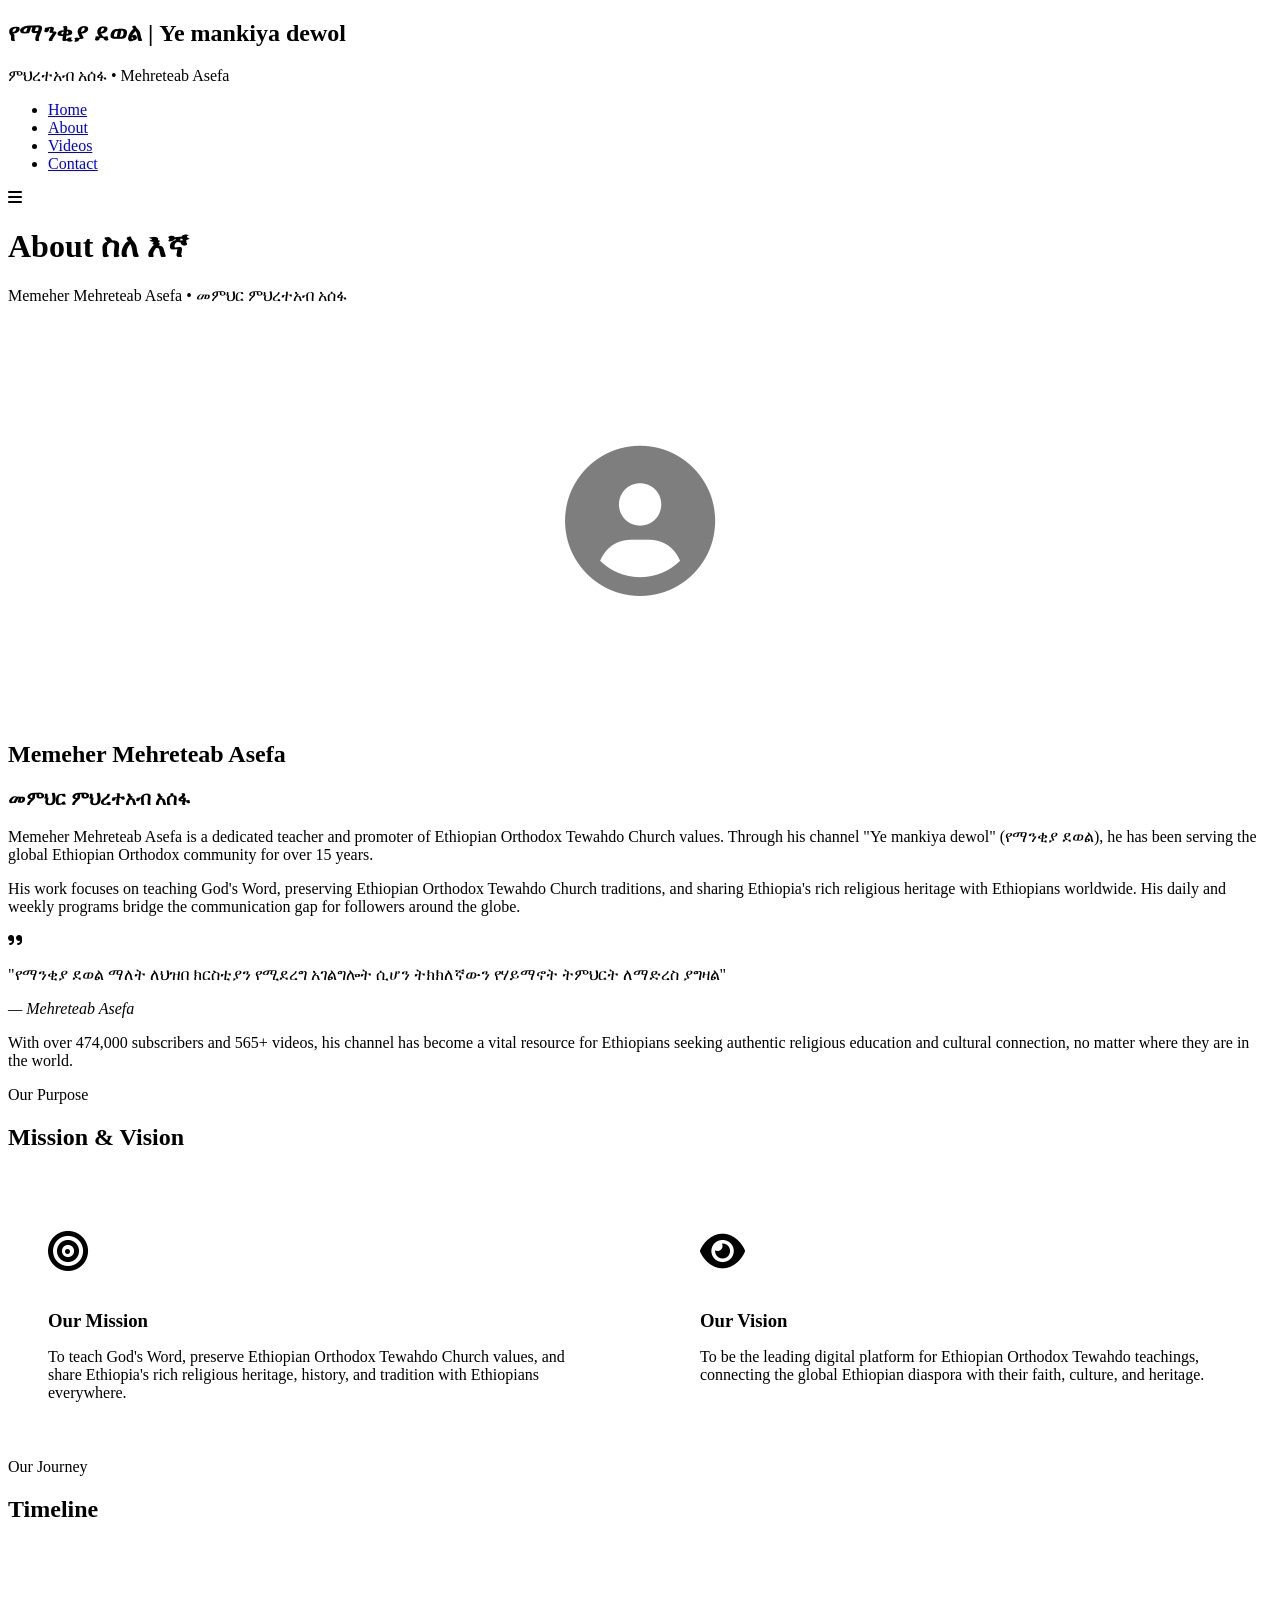
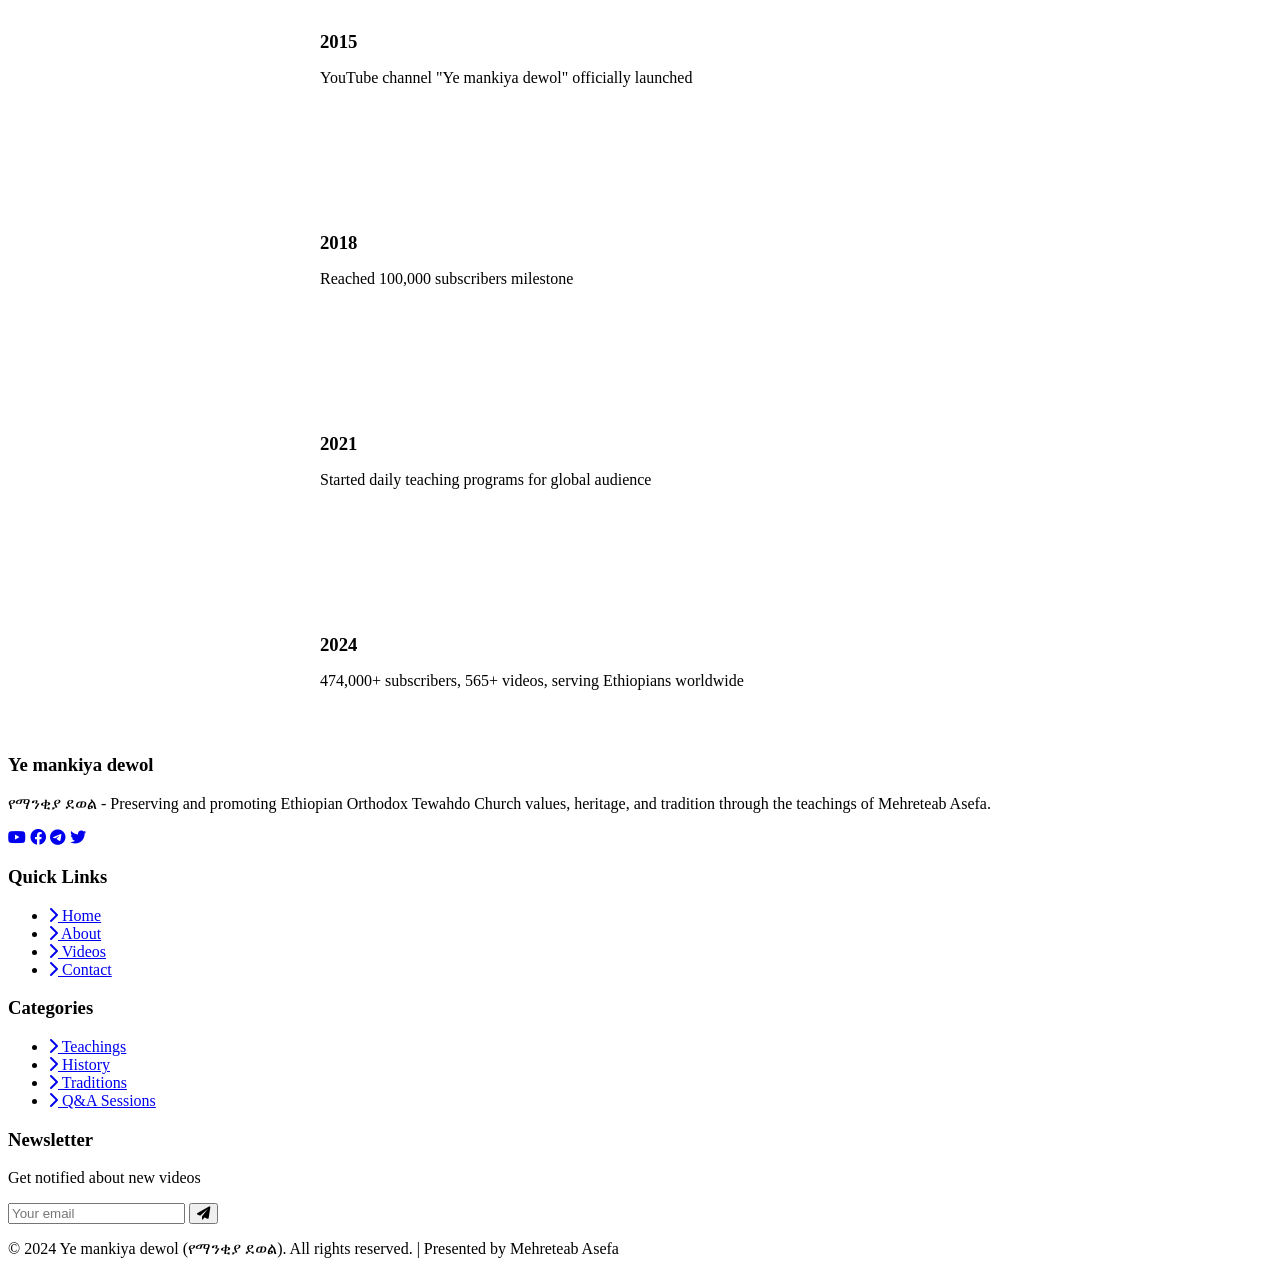
==== about.html @ e6958c4e "Added complete About, Contact, and Videos pages" ====
﻿<!DOCTYPE html>
<html lang="en">
<head>
    <meta charset="UTF-8">
    <meta name="viewport" content="width=device-width, initial-scale=1.0">
    <title>About - Ye mankiya dewol (የማንቂያ ደወል) - Mehreteab Asefa</title>
    <link rel="stylesheet" href="style.css">
    <!-- Font Awesome -->
    <link rel="stylesheet" href="https://cdnjs.cloudflare.com/ajax/libs/font-awesome/6.0.0/css/all.min.css">
    <!-- Google Fonts -->
    <link href="https://fonts.googleapis.com/css2?family=Poppins:wght@300;400;500;600;700&family=Noto+Sans+Ethiopic:wght@400;500;700&display=swap" rel="stylesheet">
</head>
<body>
    <!-- Navigation -->
    <nav class="navbar">
        <div class="container">
            <div class="nav-brand">
                <h1>የማንቂያ ደወል <span>| Ye mankiya dewol</span></h1>
                <p class="brand-sub">ምህረተአብ አሰፋ • Mehreteab Asefa</p>
            </div>
            <ul class="nav-menu">
                <li><a href="index.html">Home</a></li>
                <li><a href="about.html" class="active">About</a></li>
                <li><a href="videos.html">Videos</a></li>
                <li><a href="contact.html">Contact</a></li>
            </ul>
            <div class="mobile-menu-btn">
                <i class="fas fa-bars"></i>
            </div>
        </div>
    </nav>

    <!-- Page Header -->
    <header class="page-header">
        <div class="container">
            <h1>About <span class="amharic">ስለ እኛ</span></h1>
            <p>Memeher Mehreteab Asefa • መምህር ምህረተአብ አሰፋ</p>
        </div>
    </header>

    <!-- Biography Section -->
    <section class="bio-section">
        <div class="container">
            <div class="bio-grid">
                <div class="bio-image">
                    <!-- Placeholder for Mehreteab Asefa's photo -->
                    <div style="background: linear-gradient(135deg, var(--primary-red), var(--primary-dark)); height: 400px; display: flex; align-items: center; justify-content: center; border-radius: 20px;">
                        <i class="fas fa-user-circle" style="font-size: 150px; color: var(--primary-gold); opacity: 0.5;"></i>
                    </div>
                </div>

                <div class="bio-content">
                    <h2>Memeher Mehreteab Asefa</h2>
                    <h3 class="amharic">መምህር ምህረተአብ አሰፋ</h3>

                    <p>Memeher Mehreteab Asefa is a dedicated teacher and promoter of Ethiopian Orthodox Tewahdo Church values. Through his channel "Ye mankiya dewol" (የማንቂያ ደወል), he has been serving the global Ethiopian Orthodox community for over 15 years.</p>

                    <p>His work focuses on teaching God's Word, preserving Ethiopian Orthodox Tewahdo Church traditions, and sharing Ethiopia's rich religious heritage with Ethiopians worldwide. His daily and weekly programs bridge the communication gap for followers around the globe.</p>

                    <div class="bio-quote">
                        <i class="fas fa-quote-right"></i>
                        <p>"የማንቂያ ደወል ማለት ለህዝበ ክርስቲያን የሚደረግ አገልግሎት ሲሆን ትክክለኛውን የሃይማኖት ትምህርት ለማድረስ ያግዛል"</p>
                        <cite>— Mehreteab Asefa</cite>
                    </div>

                    <p>With over 474,000 subscribers and 565+ videos, his channel has become a vital resource for Ethiopians seeking authentic religious education and cultural connection, no matter where they are in the world.</p>
                </div>
            </div>
        </div>
    </section>

    <!-- Mission & Vision Section -->
    <section class="mission" style="background: var(--primary-light);">
        <div class="container">
            <div class="section-header">
                <span class="section-subtitle">Our Purpose</span>
                <h2 class="section-title">Mission & Vision</h2>
            </div>

            <div style="display: grid; grid-template-columns: 1fr 1fr; gap: 40px; margin-top: 40px;">
                <div style="background: white; padding: 40px; border-radius: 20px; box-shadow: var(--shadow);">
                    <i class="fas fa-bullseye" style="font-size: 2.5rem; color: var(--primary-gold); margin-bottom: 20px;"></i>
                    <h3 style="color: var(--primary-red); margin-bottom: 15px;">Our Mission</h3>
                    <p>To teach God's Word, preserve Ethiopian Orthodox Tewahdo Church values, and share Ethiopia's rich religious heritage, history, and tradition with Ethiopians everywhere.</p>
                </div>

                <div style="background: white; padding: 40px; border-radius: 20px; box-shadow: var(--shadow);">
                    <i class="fas fa-eye" style="font-size: 2.5rem; color: var(--primary-gold); margin-bottom: 20px;"></i>
                    <h3 style="color: var(--primary-red); margin-bottom: 15px;">Our Vision</h3>
                    <p>To be the leading digital platform for Ethiopian Orthodox Tewahdo teachings, connecting the global Ethiopian diaspora with their faith, culture, and heritage.</p>
                </div>
            </div>
        </div>
    </section>

    <!-- Journey Timeline -->
    <section class="timeline-section">
        <div class="container">
            <div class="section-header">
                <span class="section-subtitle">Our Journey</span>
                <h2 class="section-title">Timeline</h2>
            </div>

            <div style="max-width: 800px; margin: 60px auto 0;">
                <div style="position: relative; padding-left: 50px;">
                    <!-- Timeline line -->
                    <div style="position: absolute; left: 20px; top: 0; bottom: 0; width: 2px; background: linear-gradient(to bottom, var(--primary-gold), var(--primary-red));"></div>

                    <!-- Timeline items -->
                    <div style="margin-bottom: 50px; position: relative;">
                        <div style="position: absolute; left: -38px; top: 0; width: 20px; height: 20px; background: var(--primary-gold); border-radius: 50%; border: 3px solid white; box-shadow: var(--shadow);"></div>
                        <div style="background: white; padding: 30px; border-radius: 15px; box-shadow: var(--shadow);">
                            <h3 style="color: var(--primary-red); margin-bottom: 10px;">2015</h3>
                            <p>YouTube channel "Ye mankiya dewol" officially launched</p>
                        </div>
                    </div>

                    <div style="margin-bottom: 50px; position: relative;">
                        <div style="position: absolute; left: -38px; top: 0; width: 20px; height: 20px; background: var(--primary-gold); border-radius: 50%; border: 3px solid white; box-shadow: var(--shadow);"></div>
                        <div style="background: white; padding: 30px; border-radius: 15px; box-shadow: var(--shadow);">
                            <h3 style="color: var(--primary-red); margin-bottom: 10px;">2018</h3>
                            <p>Reached 100,000 subscribers milestone</p>
                        </div>
                    </div>

                    <div style="margin-bottom: 50px; position: relative;">
                        <div style="position: absolute; left: -38px; top: 0; width: 20px; height: 20px; background: var(--primary-gold); border-radius: 50%; border: 3px solid white; box-shadow: var(--shadow);"></div>
                        <div style="background: white; padding: 30px; border-radius: 15px; box-shadow: var(--shadow);">
                            <h3 style="color: var(--primary-red); margin-bottom: 10px;">2021</h3>
                            <p>Started daily teaching programs for global audience</p>
                        </div>
                    </div>

                    <div style="position: relative;">
                        <div style="position: absolute; left: -38px; top: 0; width: 20px; height: 20px; background: var(--primary-gold); border-radius: 50%; border: 3px solid white; box-shadow: var(--shadow);"></div>
                        <div style="background: white; padding: 30px; border-radius: 15px; box-shadow: var(--shadow);">
                            <h3 style="color: var(--primary-red); margin-bottom: 10px;">2024</h3>
                            <p>474,000+ subscribers, 565+ videos, serving Ethiopians worldwide</p>
                        </div>
                    </div>
                </div>
            </div>
        </div>
    </section>

    <!-- Footer -->
    <footer class="footer">
        <div class="container">
            <div class="footer-content">
                <div class="footer-section about">
                    <h3>Ye mankiya dewol</h3>
                    <p>የማንቂያ ደወል - Preserving and promoting Ethiopian Orthodox Tewahdo Church values, heritage, and tradition through the teachings of Mehreteab Asefa.</p>
                    <div class="social-links">
                        <a href="https://www.youtube.com/@MehreteabAsefa" target="_blank"><i class="fab fa-youtube"></i></a>
                        <a href="#"><i class="fab fa-facebook"></i></a>
                        <a href="#"><i class="fab fa-telegram"></i></a>
                        <a href="#"><i class="fab fa-twitter"></i></a>
                    </div>
                </div>

                <div class="footer-section">
                    <h3>Quick Links</h3>
                    <ul>
                        <li><a href="index.html"><i class="fas fa-chevron-right"></i> Home</a></li>
                        <li><a href="about.html"><i class="fas fa-chevron-right"></i> About</a></li>
                        <li><a href="videos.html"><i class="fas fa-chevron-right"></i> Videos</a></li>
                        <li><a href="contact.html"><i class="fas fa-chevron-right"></i> Contact</a></li>
                    </ul>
                </div>

                <div class="footer-section">
                    <h3>Categories</h3>
                    <ul>
                        <li><a href="#"><i class="fas fa-chevron-right"></i> Teachings</a></li>
                        <li><a href="#"><i class="fas fa-chevron-right"></i> History</a></li>
                        <li><a href="#"><i class="fas fa-chevron-right"></i> Traditions</a></li>
                        <li><a href="#"><i class="fas fa-chevron-right"></i> Q&amp;A Sessions</a></li>
                    </ul>
                </div>

                <div class="footer-section">
                    <h3>Newsletter</h3>
                    <p>Get notified about new videos</p>
                    <form class="newsletter-form">
                        <input type="email" placeholder="Your email" required>
                        <button type="submit"><i class="fas fa-paper-plane"></i></button>
                    </form>
                </div>
            </div>

            <div class="footer-bottom">
                <p>&copy; 2024 Ye mankiya dewol (የማንቂያ ደወል). All rights reserved. | Presented by Mehreteab Asefa</p>
            </div>
        </div>
    </footer>
</body>
</html>
---- style.css ----
<<<<<<< HEAD
﻿/* ===== VARIABLES ===== */
:root {
    --primary-red: #8B1E3F; /* Deep Ethiopian red */
    --primary-gold: #D4AF37; /* Sacred gold */
    --primary-dark: #2C1810; /* Dark brown - traditional */
    --primary-light: #FDF5E6; /* Cream - parchment background */
    --accent-green: #1E4D2E; /* Ethiopian green */
=======
/* ===== VARIABLES ===== */
:root {
    --primary-red: #8B1E3F;     /* Deep Ethiopian red */
    --primary-gold: #D4AF37;     /* Sacred gold */
    --primary-dark: #2C1810;      /* Dark brown - traditional */
    --primary-light: #FDF5E6;     /* Cream - parchment background */
    --accent-green: #1E4D2E;      /* Ethiopian green */
>>>>>>> 36ab4bbd392d7220b5397cfa49588dead6b9f796
    --text-dark: #2C3E50;
    --text-light: #ECF0F1;
    --shadow: 0 10px 30px rgba(0,0,0,0.1);
    --shadow-hover: 0 20px 40px rgba(0,0,0,0.15);
    --transition: all 0.3s ease;
}

/* ===== RESET & BASE ===== */
* {
    margin: 0;
    padding: 0;
    box-sizing: border-box;
}

html {
    scroll-behavior: smooth;
}

body {
    font-family: 'Poppins', 'Segoe UI', sans-serif;
    color: var(--text-dark);
    background-color: #FFFFFF;
    line-height: 1.6;
    overflow-x: hidden;
}

/* Ethiopian/Amharic text support */
.amharic, [lang="am"] {
    font-family: 'Noto Sans Ethiopic', 'Nyala', 'Abyssinica SIL', serif;
}

.container {
    max-width: 1200px;
    margin: 0 auto;
    padding: 0 20px;
}

/* ===== NAVIGATION ===== */
.navbar {
    position: fixed;
    top: 0;
    width: 100%;
    background: rgba(255, 255, 255, 0.95);
    backdrop-filter: blur(10px);
    box-shadow: var(--shadow);
    z-index: 1000;
    transition: var(--transition);
}

.navbar .container {
    display: flex;
    justify-content: space-between;
    align-items: center;
    padding: 15px 20px;
}

.nav-brand {
    display: flex;
    flex-direction: column;
}

<<<<<<< HEAD
.nav-brand {
    display: flex;
    flex-direction: column;
=======
.nav-brand h1 {
    font-size: 1.8rem;
    font-weight: 700;
    color: var(--primary-red);
    line-height: 1.2;
    letter-spacing: -0.5px;
}

.nav-brand h1 span {
    color: var(--primary-gold);
    font-size: 1.2rem;
    margin-left: 5px;
>>>>>>> 36ab4bbd392d7220b5397cfa49588dead6b9f796
}

    .nav-brand h1 {
        font-size: 1.8rem;
        font-weight: 700;
        color: var(--primary-red);
        line-height: 1.2;
        letter-spacing: -0.5px;
    }

        .nav-brand h1 span {
            color: var(--primary-gold);
            font-size: 1.2rem;
            margin-left: 5px;
        }

.brand-sub {
    font-size: 0.85rem;
    color: var(--primary-dark);
    letter-spacing: 2px;
    text-transform: uppercase;
    opacity: 0.8;
}

.nav-menu {
    display: flex;
    list-style: none;
    gap: 30px;
}

<<<<<<< HEAD
    .nav-menu a {
        text-decoration: none;
        color: var(--text-dark);
        font-weight: 500;
        font-size: 1rem;
        transition: var(--transition);
        position: relative;
        padding: 5px 0;
    }

        .nav-menu a::after {
            content: '';
            position: absolute;
            bottom: 0;
            left: 0;
            width: 0;
            height: 2px;
            background: var(--primary-gold);
            transition: var(--transition);
        }

        .nav-menu a:hover::after,
        .nav-menu a.active::after {
            width: 100%;
        }

        .nav-menu a:hover,
        .nav-menu a.active {
            color: var(--primary-red);
        }

=======
.nav-menu a {
    text-decoration: none;
    color: var(--text-dark);
    font-weight: 500;
    font-size: 1rem;
    transition: var(--transition);
    position: relative;
    padding: 5px 0;
}

.nav-menu a::after {
    content: '';
    position: absolute;
    bottom: 0;
    left: 0;
    width: 0;
    height: 2px;
    background: var(--primary-gold);
    transition: var(--transition);
}

.nav-menu a:hover::after,
.nav-menu a.active::after {
    width: 100%;
}

.nav-menu a:hover,
.nav-menu a.active {
    color: var(--primary-red);
}

>>>>>>> 36ab4bbd392d7220b5397cfa49588dead6b9f796
.mobile-menu-btn {
    display: none;
    font-size: 1.5rem;
    color: var(--primary-red);
    cursor: pointer;
}

/* ===== HERO SECTION ===== */
.hero {
    min-height: 100vh;
<<<<<<< HEAD
    background: linear-gradient(135deg, rgba(139,30,63,0.95), rgba(44,24,16,0.95)), url('data:image/svg+xml,<svg xmlns="http://www.w3.org/2000/svg" viewBox="0 0 100 100" opacity="0.1"><path d="M50 10 L60 40 L90 40 L65 60 L75 90 L50 70 L25 90 L35 60 L10 40 L40 40 Z" fill="%23D4AF37"/></svg>');
=======
    background: linear-gradient(135deg, rgba(139,30,63,0.95), rgba(44,24,16,0.95)), 
                url('data:image/svg+xml,<svg xmlns="http://www.w3.org/2000/svg" viewBox="0 0 100 100" opacity="0.1"><path d="M50 10 L60 40 L90 40 L65 60 L75 90 L50 70 L25 90 L35 60 L10 40 L40 40 Z" fill="%23D4AF37"/></svg>');
>>>>>>> 36ab4bbd392d7220b5397cfa49588dead6b9f796
    background-size: 50px 50px;
    display: flex;
    align-items: center;
    position: relative;
    overflow: hidden;
}

<<<<<<< HEAD
    .hero::before {
        content: '';
        position: absolute;
        top: -50%;
        right: -10%;
        width: 500px;
        height: 500px;
        background: radial-gradient(circle, rgba(212,175,55,0.2) 0%, transparent 70%);
        border-radius: 50%;
        animation: float 20s infinite ease-in-out;
    }

    .hero::after {
        content: '✙';
        position: absolute;
        bottom: 20px;
        left: 20px;
        font-size: 200px;
        color: rgba(255,255,255,0.03);
        font-family: serif;
        line-height: 1;
    }

@keyframes float {
    0%, 100% {
        transform: translate(0, 0) rotate(0deg);
    }

    33% {
        transform: translate(-30px, 20px) rotate(5deg);
    }

    66% {
        transform: translate(20px, -30px) rotate(-5deg);
    }
=======
.hero::before {
    content: '';
    position: absolute;
    top: -50%;
    right: -10%;
    width: 500px;
    height: 500px;
    background: radial-gradient(circle, rgba(212,175,55,0.2) 0%, transparent 70%);
    border-radius: 50%;
    animation: float 20s infinite ease-in-out;
}

.hero::after {
    content: '✙';
    position: absolute;
    bottom: 20px;
    left: 20px;
    font-size: 200px;
    color: rgba(255,255,255,0.03);
    font-family: serif;
    line-height: 1;
}

@keyframes float {
    0%, 100% { transform: translate(0, 0) rotate(0deg); }
    33% { transform: translate(-30px, 20px) rotate(5deg); }
    66% { transform: translate(20px, -30px) rotate(-5deg); }
>>>>>>> 36ab4bbd392d7220b5397cfa49588dead6b9f796
}

.hero-content {
    max-width: 800px;
    margin: 0 auto;
    text-align: center;
    color: white;
    position: relative;
    z-index: 2;
    padding: 0 20px;
}

.hero h1 {
    font-size: clamp(2rem, 8vw, 4rem);
    font-weight: 700;
    margin-bottom: 15px;
    animation: fadeInUp 1s ease;
    text-shadow: 2px 2px 4px rgba(0,0,0,0.3);
<<<<<<< HEAD
=======
}

.hero h1 .amharic {
    display: block;
    font-size: clamp(2.5rem, 10vw, 5rem);
    color: var(--primary-gold);
    margin-bottom: 10px;
>>>>>>> 36ab4bbd392d7220b5397cfa49588dead6b9f796
}

    .hero h1 .amharic {
        display: block;
        font-size: clamp(2.5rem, 10vw, 5rem);
        color: var(--primary-gold);
        margin-bottom: 10px;
    }

.hero h2 {
    font-size: clamp(1.5rem, 5vw, 2.2rem);
    margin-bottom: 20px;
    font-weight: 300;
    animation: fadeInUp 1s ease 0.2s both;
}

<<<<<<< HEAD
    .hero h2 .amharic {
        color: var(--primary-gold);
        font-weight: 600;
    }
=======
.hero h2 .amharic {
    color: var(--primary-gold);
    font-weight: 600;
}
>>>>>>> 36ab4bbd392d7220b5397cfa49588dead6b9f796

.hero-stats {
    display: flex;
    justify-content: center;
    gap: 40px;
    margin: 40px 0;
    animation: fadeInUp 1s ease 0.4s both;
}

.stat-item {
    text-align: center;
}

.stat-number {
    font-size: 2.5rem;
    font-weight: 700;
    color: var(--primary-gold);
    display: block;
    line-height: 1;
}

.stat-label {
    font-size: 0.9rem;
    text-transform: uppercase;
    letter-spacing: 1px;
    opacity: 0.9;
}

.hero-text {
    font-size: 1.2rem;
    margin-bottom: 40px;
    animation: fadeInUp 1s ease 0.6s both;
    line-height: 1.8;
    max-width: 700px;
    margin-left: auto;
    margin-right: auto;
}

@keyframes fadeInUp {
    from {
        opacity: 0;
        transform: translateY(30px);
    }
<<<<<<< HEAD

=======
>>>>>>> 36ab4bbd392d7220b5397cfa49588dead6b9f796
    to {
        opacity: 1;
        transform: translateY(0);
    }
}

/* ===== BUTTONS ===== */
.hero-buttons {
    display: flex;
    gap: 20px;
    justify-content: center;
    animation: fadeInUp 1s ease 0.8s both;
    flex-wrap: wrap;
}

.btn {
    display: inline-flex;
    align-items: center;
    gap: 10px;
    padding: 15px 35px;
    border-radius: 50px;
    text-decoration: none;
    font-weight: 600;
    font-size: 1rem;
    transition: var(--transition);
    cursor: pointer;
    border: none;
    position: relative;
    overflow: hidden;
    z-index: 1;
}

<<<<<<< HEAD
    .btn::before {
        content: '';
        position: absolute;
        top: 0;
        left: -100%;
        width: 100%;
        height: 100%;
        background: linear-gradient(90deg, transparent, rgba(255,255,255,0.2), transparent);
        transition: left 0.5s ease;
        z-index: -1;
    }

    .btn:hover::before {
        left: 100%;
    }
=======
.btn::before {
    content: '';
    position: absolute;
    top: 0;
    left: -100%;
    width: 100%;
    height: 100%;
    background: linear-gradient(90deg, transparent, rgba(255,255,255,0.2), transparent);
    transition: left 0.5s ease;
    z-index: -1;
}

.btn:hover::before {
    left: 100%;
}
>>>>>>> 36ab4bbd392d7220b5397cfa49588dead6b9f796

.btn-primary {
    background: var(--primary-gold);
    color: var(--primary-dark);
    box-shadow: 0 5px 15px rgba(212, 175, 55, 0.4);
<<<<<<< HEAD
=======
}

.btn-primary:hover {
    transform: translateY(-3px);
    box-shadow: 0 8px 25px rgba(212, 175, 55, 0.6);
>>>>>>> 36ab4bbd392d7220b5397cfa49588dead6b9f796
}

    .btn-primary:hover {
        transform: translateY(-3px);
        box-shadow: 0 8px 25px rgba(212, 175, 55, 0.6);
    }

.btn-secondary {
    background: transparent;
    color: white;
    border: 2px solid white;
}

<<<<<<< HEAD
    .btn-secondary:hover {
        background: white;
        color: var(--primary-red);
        transform: translateY(-3px);
        box-shadow: 0 8px 25px rgba(255,255,255,0.3);
    }
=======
.btn-secondary:hover {
    background: white;
    color: var(--primary-red);
    transform: translateY(-3px);
    box-shadow: 0 8px 25px rgba(255,255,255,0.3);
}
>>>>>>> 36ab4bbd392d7220b5397cfa49588dead6b9f796

.btn-outline {
    background: transparent;
    color: var(--primary-red);
    border: 2px solid var(--primary-red);
    padding: 12px 30px;
}

<<<<<<< HEAD
    .btn-outline:hover {
        background: var(--primary-red);
        color: white;
    }
=======
.btn-outline:hover {
    background: var(--primary-red);
    color: white;
}
>>>>>>> 36ab4bbd392d7220b5397cfa49588dead6b9f796

/* ===== SECTION STYLES ===== */
section {
    padding: 80px 0;
}

.section-header {
    text-align: center;
    margin-bottom: 60px;
}

.section-subtitle {
    color: var(--primary-gold);
    font-size: 1rem;
    text-transform: uppercase;
    letter-spacing: 3px;
    margin-bottom: 10px;
    display: block;
}

.section-title {
    font-size: clamp(2rem, 5vw, 2.8rem);
    color: var(--primary-red);
    margin-bottom: 20px;
<<<<<<< HEAD
=======
    position: relative;
    padding-bottom: 20px;
}

.section-title::after {
    content: '';
    position: absolute;
    bottom: 0;
    left: 50%;
    transform: translateX(-50%);
    width: 80px;
    height: 3px;
    background: linear-gradient(90deg, var(--primary-red), var(--primary-gold), var(--primary-red));
}

.section-title.left-align::after {
    left: 0;
    transform: none;
}

.section-title.left-align {
    text-align: left;
}

/* ===== MISSION SECTION ===== */
.mission {
    background: var(--primary-light);
>>>>>>> 36ab4bbd392d7220b5397cfa49588dead6b9f796
    position: relative;
    padding-bottom: 20px;
}

<<<<<<< HEAD
    .section-title::after {
        content: '';
        position: absolute;
        bottom: 0;
        left: 50%;
        transform: translateX(-50%);
        width: 80px;
        height: 3px;
        background: linear-gradient(90deg, var(--primary-red), var(--primary-gold), var(--primary-red));
    }

    .section-title.left-align::after {
        left: 0;
        transform: none;
    }

    .section-title.left-align {
        text-align: left;
    }

/* ===== MISSION SECTION ===== */
.mission {
    background: var(--primary-light);
    position: relative;
}

=======
>>>>>>> 36ab4bbd392d7220b5397cfa49588dead6b9f796
.mission-grid {
    display: grid;
    grid-template-columns: 1fr 1fr;
    gap: 50px;
    align-items: center;
}

.mission-content {
    padding-right: 30px;
}

.mission-text {
    font-size: 1.2rem;
    color: var(--text-dark);
    margin-bottom: 30px;
    line-height: 1.8;
}

.mission-stats {
    display: grid;
    grid-template-columns: 1fr 1fr;
    gap: 20px;
    margin-top: 40px;
}

.mission-stat {
    text-align: center;
    padding: 20px;
    background: white;
    border-radius: 10px;
    box-shadow: var(--shadow);
    transition: var(--transition);
}

<<<<<<< HEAD
    .mission-stat:hover {
        transform: translateY(-5px);
        box-shadow: var(--shadow-hover);
    }

    .mission-stat h3 {
        font-size: 2rem;
        color: var(--primary-gold);
        margin-bottom: 5px;
    }

    .mission-stat p {
        color: var(--primary-red);
        font-weight: 500;
    }
=======
.mission-stat:hover {
    transform: translateY(-5px);
    box-shadow: var(--shadow-hover);
}

.mission-stat h3 {
    font-size: 2rem;
    color: var(--primary-gold);
    margin-bottom: 5px;
}

.mission-stat p {
    color: var(--primary-red);
    font-weight: 500;
}
>>>>>>> 36ab4bbd392d7220b5397cfa49588dead6b9f796

.mission-image {
    position: relative;
    border-radius: 10px;
    overflow: hidden;
    box-shadow: var(--shadow-hover);
    height: 400px;
    background: linear-gradient(45deg, var(--primary-red), var(--primary-dark));
    display: flex;
    align-items: center;
    justify-content: center;
}

<<<<<<< HEAD
    .mission-image i {
        font-size: 150px;
        color: var(--primary-gold);
        opacity: 0.5;
    }

    .mission-image img {
        width: 100%;
        height: 100%;
        object-fit: cover;
        transition: var(--transition);
    }

    .mission-image:hover img {
        transform: scale(1.05);
    }
=======
.mission-image i {
    font-size: 150px;
    color: var(--primary-gold);
    opacity: 0.5;
}

.mission-image img {
    width: 100%;
    height: 100%;
    object-fit: cover;
    transition: var(--transition);
}

.mission-image:hover img {
    transform: scale(1.05);
}
>>>>>>> 36ab4bbd392d7220b5397cfa49588dead6b9f796

/* ===== VALUES SECTION ===== */
.values {
    background: white;
}

.values-grid {
    display: grid;
    grid-template-columns: repeat(auto-fit, minmax(250px, 1fr));
    gap: 30px;
    margin-top: 40px;
}

.value-card {
    text-align: center;
    padding: 40px 30px;
    background: white;
    border-radius: 20px;
    box-shadow: var(--shadow);
    transition: var(--transition);
    position: relative;
    overflow: hidden;
    border: 1px solid rgba(212, 175, 55, 0.1);
}

<<<<<<< HEAD
    .value-card::before {
        content: '';
        position: absolute;
        top: 0;
        left: 0;
        right: 0;
        height: 4px;
        background: linear-gradient(90deg, var(--primary-red), var(--primary-gold));
        transform: scaleX(0);
        transition: var(--transition);
    }

    .value-card:hover::before {
        transform: scaleX(1);
    }

    .value-card:hover {
        transform: translateY(-10px);
        box-shadow: var(--shadow-hover);
    }

.value-icon {
    width: 80px;
    height: 80px;
    margin: 0 auto 25px;
    background: linear-gradient(135deg, var(--primary-light), white);
    border-radius: 50%;
    display: flex;
    align-items: center;
    justify-content: center;
    border: 2px solid var(--primary-gold);
}

    .value-icon i {
        font-size: 2.5rem;
        color: var(--primary-red);
    }

.value-card h3 {
    font-size: 1.5rem;
    color: var(--primary-red);
    margin-bottom: 15px;
}

=======
.value-card::before {
    content: '';
    position: absolute;
    top: 0;
    left: 0;
    right: 0;
    height: 4px;
    background: linear-gradient(90deg, var(--primary-red), var(--primary-gold));
    transform: scaleX(0);
    transition: var(--transition);
}

.value-card:hover::before {
    transform: scaleX(1);
}

.value-card:hover {
    transform: translateY(-10px);
    box-shadow: var(--shadow-hover);
}

.value-icon {
    width: 80px;
    height: 80px;
    margin: 0 auto 25px;
    background: linear-gradient(135deg, var(--primary-light), white);
    border-radius: 50%;
    display: flex;
    align-items: center;
    justify-content: center;
    border: 2px solid var(--primary-gold);
}

.value-icon i {
    font-size: 2.5rem;
    color: var(--primary-red);
}

.value-card h3 {
    font-size: 1.5rem;
    color: var(--primary-red);
    margin-bottom: 15px;
}

>>>>>>> 36ab4bbd392d7220b5397cfa49588dead6b9f796
.value-card .amharic {
    display: block;
    font-size: 1.1rem;
    color: var(--primary-gold);
    margin-top: 5px;
}

.value-card p {
    color: var(--text-dark);
    opacity: 0.9;
}

/* ===== VIDEOS SECTION ===== */
.featured-video {
    background: linear-gradient(135deg, var(--primary-dark), var(--primary-red));
    color: white;
}

.video-showcase {
    display: grid;
    grid-template-columns: 2fr 1fr;
    gap: 40px;
    align-items: center;
}

.video-container {
    position: relative;
    padding-bottom: 56.25%; /* 16:9 */
    height: 0;
    overflow: hidden;
    border-radius: 20px;
    box-shadow: var(--shadow-hover);
    border: 3px solid var(--primary-gold);
}

<<<<<<< HEAD
    .video-container iframe {
        position: absolute;
        top: 0;
        left: 0;
        width: 100%;
        height: 100%;
    }
=======
.video-container iframe {
    position: absolute;
    top: 0;
    left: 0;
    width: 100%;
    height: 100%;
}
>>>>>>> 36ab4bbd392d7220b5397cfa49588dead6b9f796

.video-info h3 {
    font-size: 2rem;
    margin-bottom: 20px;
    color: var(--primary-gold);
}

.video-info p {
    margin-bottom: 30px;
    font-size: 1.1rem;
    line-height: 1.8;
    opacity: 0.9;
}

.video-meta {
    display: flex;
    gap: 30px;
    margin-bottom: 30px;
}

<<<<<<< HEAD
    .video-meta span {
        display: flex;
        align-items: center;
        gap: 10px;
    }

    .video-meta i {
        color: var(--primary-gold);
        font-size: 1.2rem;
    }
=======
.video-meta span {
    display: flex;
    align-items: center;
    gap: 10px;
}

.video-meta i {
    color: var(--primary-gold);
    font-size: 1.2rem;
}
>>>>>>> 36ab4bbd392d7220b5397cfa49588dead6b9f796

/* ===== VIDEO CATEGORIES ===== */
.categories-grid {
    display: grid;
    grid-template-columns: repeat(auto-fit, minmax(300px, 1fr));
    gap: 30px;
    margin: 40px 0;
}

.category-card {
    background: white;
    border-radius: 20px;
    padding: 30px;
    box-shadow: var(--shadow);
    transition: var(--transition);
    cursor: pointer;
    border: 1px solid rgba(139, 30, 63, 0.1);
}

<<<<<<< HEAD
    .category-card:hover {
        transform: translateY(-5px);
        box-shadow: var(--shadow-hover);
        border-color: var(--primary-gold);
    }
=======
.category-card:hover {
    transform: translateY(-5px);
    box-shadow: var(--shadow-hover);
    border-color: var(--primary-gold);
}
>>>>>>> 36ab4bbd392d7220b5397cfa49588dead6b9f796

.category-icon {
    width: 60px;
    height: 60px;
    background: var(--primary-light);
    border-radius: 15px;
    display: flex;
    align-items: center;
    justify-content: center;
    margin-bottom: 20px;
}

<<<<<<< HEAD
    .category-icon i {
        font-size: 1.8rem;
        color: var(--primary-red);
    }
=======
.category-icon i {
    font-size: 1.8rem;
    color: var(--primary-red);
}
>>>>>>> 36ab4bbd392d7220b5397cfa49588dead6b9f796

.category-card h3 {
    font-size: 1.5rem;
    color: var(--primary-red);
    margin-bottom: 10px;
}

.category-card .amharic {
    display: block;
    color: var(--primary-gold);
    font-size: 1.1rem;
    margin-bottom: 15px;
}

.category-card p {
    color: var(--text-dark);
    margin-bottom: 20px;
    opacity: 0.8;
}

.category-link {
    color: var(--primary-red);
    text-decoration: none;
    font-weight: 600;
    display: inline-flex;
    align-items: center;
    gap: 10px;
    transition: var(--transition);
}

<<<<<<< HEAD
    .category-link:hover {
        gap: 15px;
        color: var(--primary-gold);
    }
=======
.category-link:hover {
    gap: 15px;
    color: var(--primary-gold);
}
>>>>>>> 36ab4bbd392d7220b5397cfa49588dead6b9f796

/* ===== SUBSCRIBE SECTION ===== */
.subscribe-section {
    background: linear-gradient(135deg, var(--primary-red), var(--primary-dark));
    position: relative;
    overflow: hidden;
}

<<<<<<< HEAD
    .subscribe-section::before {
        content: '';
        position: absolute;
        top: -50%;
        right: -20%;
        width: 600px;
        height: 600px;
        background: radial-gradient(circle, rgba(212,175,55,0.2) 0%, transparent 70%);
        border-radius: 50%;
        animation: float 25s infinite ease-in-out;
    }
=======
.subscribe-section::before {
    content: '';
    position: absolute;
    top: -50%;
    right: -20%;
    width: 600px;
    height: 600px;
    background: radial-gradient(circle, rgba(212,175,55,0.2) 0%, transparent 70%);
    border-radius: 50%;
    animation: float 25s infinite ease-in-out;
}
>>>>>>> 36ab4bbd392d7220b5397cfa49588dead6b9f796

.subscribe-box {
    max-width: 600px;
    margin: 0 auto;
    text-align: center;
    color: white;
    position: relative;
    z-index: 2;
}

<<<<<<< HEAD
    .subscribe-box i {
        font-size: 5rem;
        color: #FF0000;
        margin-bottom: 20px;
        filter: drop-shadow(0 10px 20px rgba(0,0,0,0.3));
    }

    .subscribe-box h2 {
        font-size: 2.5rem;
        margin-bottom: 20px;
    }

    .subscribe-box p {
        font-size: 1.2rem;
        margin-bottom: 30px;
        opacity: 0.9;
    }
=======
.subscribe-box i {
    font-size: 5rem;
    color: #FF0000;
    margin-bottom: 20px;
    filter: drop-shadow(0 10px 20px rgba(0,0,0,0.3));
}

.subscribe-box h2 {
    font-size: 2.5rem;
    margin-bottom: 20px;
}

.subscribe-box p {
    font-size: 1.2rem;
    margin-bottom: 30px;
    opacity: 0.9;
}
>>>>>>> 36ab4bbd392d7220b5397cfa49588dead6b9f796

.subscribe-stats {
    display: flex;
    justify-content: center;
    gap: 40px;
    margin: 40px 0;
}

<<<<<<< HEAD
    .subscribe-stats .stat {
        text-align: center;
    }

        .subscribe-stats .stat .number {
            font-size: 2rem;
            font-weight: 700;
            color: var(--primary-gold);
            display: block;
        }

        .subscribe-stats .stat .label {
            font-size: 0.9rem;
            text-transform: uppercase;
            letter-spacing: 1px;
        }
=======
.subscribe-stats .stat {
    text-align: center;
}

.subscribe-stats .stat .number {
    font-size: 2rem;
    font-weight: 700;
    color: var(--primary-gold);
    display: block;
}

.subscribe-stats .stat .label {
    font-size: 0.9rem;
    text-transform: uppercase;
    letter-spacing: 1px;
}
>>>>>>> 36ab4bbd392d7220b5397cfa49588dead6b9f796

/* ===== ABOUT PAGE ===== */
.page-header {
    background: linear-gradient(135deg, var(--primary-red), var(--primary-dark));
    padding: 160px 0 80px;
    text-align: center;
    color: white;
    position: relative;
    overflow: hidden;
}

<<<<<<< HEAD
    .page-header h1 {
        font-size: clamp(2.5rem, 6vw, 3.5rem);
        margin-bottom: 15px;
        position: relative;
        z-index: 2;
    }

    .page-header p {
        font-size: 1.2rem;
        opacity: 0.9;
        position: relative;
        z-index: 2;
    }
=======
.page-header h1 {
    font-size: clamp(2.5rem, 6vw, 3.5rem);
    margin-bottom: 15px;
    position: relative;
    z-index: 2;
}

.page-header p {
    font-size: 1.2rem;
    opacity: 0.9;
    position: relative;
    z-index: 2;
}
>>>>>>> 36ab4bbd392d7220b5397cfa49588dead6b9f796

.bio-section {
    padding: 80px 0;
    background: white;
}

.bio-grid {
    display: grid;
    grid-template-columns: 1fr 2fr;
    gap: 50px;
    align-items: start;
}

.bio-image {
    position: relative;
    border-radius: 20px;
    overflow: hidden;
    box-shadow: var(--shadow-hover);
}

<<<<<<< HEAD
    .bio-image img {
        width: 100%;
        height: auto;
        display: block;
    }

    .bio-image::before {
        content: '';
        position: absolute;
        top: 0;
        left: 0;
        right: 0;
        bottom: 0;
        background: linear-gradient(135deg, rgba(139,30,63,0.2), rgba(212,175,55,0.2));
        pointer-events: none;
    }
=======
.bio-image img {
    width: 100%;
    height: auto;
    display: block;
}

.bio-image::before {
    content: '';
    position: absolute;
    top: 0;
    left: 0;
    right: 0;
    bottom: 0;
    background: linear-gradient(135deg, rgba(139,30,63,0.2), rgba(212,175,55,0.2));
    pointer-events: none;
}
>>>>>>> 36ab4bbd392d7220b5397cfa49588dead6b9f796

.bio-content h2 {
    font-size: 2rem;
    color: var(--primary-red);
    margin-bottom: 20px;
}

.bio-content h3 {
    font-size: 1.5rem;
    color: var(--primary-gold);
    margin: 30px 0 15px;
}

.bio-content p {
    font-size: 1.1rem;
    line-height: 1.8;
    margin-bottom: 20px;
    color: var(--text-dark);
}

.bio-quote {
    background: var(--primary-light);
    padding: 40px;
    border-radius: 20px;
    margin: 40px 0;
    position: relative;
    border-left: 5px solid var(--primary-gold);
}

<<<<<<< HEAD
    .bio-quote i {
        font-size: 2rem;
        color: var(--primary-gold);
        opacity: 0.3;
        position: absolute;
        top: 20px;
        left: 20px;
    }

    .bio-quote p {
        font-size: 1.3rem;
        font-style: italic;
        margin-bottom: 15px;
        position: relative;
        z-index: 2;
    }

    .bio-quote cite {
        color: var(--primary-red);
        font-weight: 600;
        font-style: normal;
    }
=======
.bio-quote i {
    font-size: 2rem;
    color: var(--primary-gold);
    opacity: 0.3;
    position: absolute;
    top: 20px;
    left: 20px;
}

.bio-quote p {
    font-size: 1.3rem;
    font-style: italic;
    margin-bottom: 15px;
    position: relative;
    z-index: 2;
}

.bio-quote cite {
    color: var(--primary-red);
    font-weight: 600;
    font-style: normal;
}
>>>>>>> 36ab4bbd392d7220b5397cfa49588dead6b9f796

/* ===== CONTACT PAGE ===== */
.contact-grid {
    display: grid;
    grid-template-columns: 1fr 2fr;
    gap: 50px;
}

.contact-info {
    background: var(--primary-light);
    padding: 40px;
    border-radius: 20px;
}

<<<<<<< HEAD
    .contact-info h3 {
        font-size: 1.8rem;
        color: var(--primary-red);
        margin-bottom: 20px;
    }

    .contact-info p {
        margin-bottom: 30px;
        line-height: 1.8;
    }
=======
.contact-info h3 {
    font-size: 1.8rem;
    color: var(--primary-red);
    margin-bottom: 20px;
}

.contact-info p {
    margin-bottom: 30px;
    line-height: 1.8;
}
>>>>>>> 36ab4bbd392d7220b5397cfa49588dead6b9f796

.contact-details {
    margin: 40px 0;
}

.contact-item {
    display: flex;
    align-items: center;
    gap: 15px;
    margin-bottom: 20px;
    padding: 15px;
    background: white;
    border-radius: 10px;
    transition: var(--transition);
}

<<<<<<< HEAD
    .contact-item:hover {
        transform: translateX(10px);
        box-shadow: var(--shadow);
    }

    .contact-item i {
        width: 40px;
        height: 40px;
        background: var(--primary-red);
        color: white;
        border-radius: 50%;
        display: flex;
        align-items: center;
        justify-content: center;
        font-size: 1.2rem;
    }

    .contact-item .text {
        flex: 1;
    }

        .contact-item .text strong {
            display: block;
            color: var(--primary-red);
            margin-bottom: 5px;
        }

        .contact-item .text span {
            color: var(--text-dark);
            opacity: 0.8;
        }
=======
.contact-item:hover {
    transform: translateX(10px);
    box-shadow: var(--shadow);
}

.contact-item i {
    width: 40px;
    height: 40px;
    background: var(--primary-red);
    color: white;
    border-radius: 50%;
    display: flex;
    align-items: center;
    justify-content: center;
    font-size: 1.2rem;
}

.contact-item .text {
    flex: 1;
}

.contact-item .text strong {
    display: block;
    color: var(--primary-red);
    margin-bottom: 5px;
}

.contact-item .text span {
    color: var(--text-dark);
    opacity: 0.8;
}
>>>>>>> 36ab4bbd392d7220b5397cfa49588dead6b9f796

.contact-form {
    background: white;
    padding: 40px;
    border-radius: 20px;
    box-shadow: var(--shadow-hover);
}

.form-group {
    margin-bottom: 25px;
}

<<<<<<< HEAD
    .form-group label {
        display: block;
        margin-bottom: 8px;
        color: var(--primary-red);
        font-weight: 500;
    }

    .form-group input,
    .form-group textarea {
        width: 100%;
        padding: 15px;
        border: 2px solid #eee;
        border-radius: 10px;
        font-family: inherit;
        font-size: 1rem;
        transition: var(--transition);
    }

        .form-group input:focus,
        .form-group textarea:focus {
            outline: none;
            border-color: var(--primary-gold);
            box-shadow: 0 0 0 4px rgba(212, 175, 55, 0.1);
        }

    .form-group textarea {
        height: 150px;
        resize: vertical;
    }
=======
.form-group label {
    display: block;
    margin-bottom: 8px;
    color: var(--primary-red);
    font-weight: 500;
}

.form-group input,
.form-group textarea {
    width: 100%;
    padding: 15px;
    border: 2px solid #eee;
    border-radius: 10px;
    font-family: inherit;
    font-size: 1rem;
    transition: var(--transition);
}

.form-group input:focus,
.form-group textarea:focus {
    outline: none;
    border-color: var(--primary-gold);
    box-shadow: 0 0 0 4px rgba(212, 175, 55, 0.1);
}

.form-group textarea {
    height: 150px;
    resize: vertical;
}
>>>>>>> 36ab4bbd392d7220b5397cfa49588dead6b9f796

/* ===== FOOTER ===== */
.footer {
    background: var(--primary-dark);
    color: white;
    padding: 60px 0 20px;
    position: relative;
    overflow: hidden;
<<<<<<< HEAD
=======
}

.footer::before {
    content: '';
    position: absolute;
    bottom: 0;
    right: 0;
    width: 300px;
    height: 300px;
    background: radial-gradient(circle, rgba(212,175,55,0.1) 0%, transparent 70%);
    border-radius: 50%;
>>>>>>> 36ab4bbd392d7220b5397cfa49588dead6b9f796
}

    .footer::before {
        content: '';
        position: absolute;
        bottom: 0;
        right: 0;
        width: 300px;
        height: 300px;
        background: radial-gradient(circle, rgba(212,175,55,0.1) 0%, transparent 70%);
        border-radius: 50%;
    }

.footer-content {
    display: grid;
    grid-template-columns: 2fr 1fr 1fr 2fr;
    gap: 40px;
    margin-bottom: 40px;
    position: relative;
    z-index: 2;
}

.footer-section h3 {
    color: var(--primary-gold);
    font-size: 1.3rem;
    margin-bottom: 20px;
    position: relative;
    padding-bottom: 10px;
}

<<<<<<< HEAD
    .footer-section h3::after {
        content: '';
        position: absolute;
        bottom: 0;
        left: 0;
        width: 40px;
        height: 2px;
        background: var(--primary-gold);
    }
=======
.footer-section h3::after {
    content: '';
    position: absolute;
    bottom: 0;
    left: 0;
    width: 40px;
    height: 2px;
    background: var(--primary-gold);
}
>>>>>>> 36ab4bbd392d7220b5397cfa49588dead6b9f796

.footer-section.about p {
    margin: 20px 0;
    line-height: 1.8;
    opacity: 0.8;
}

.footer-section ul {
    list-style: none;
}

<<<<<<< HEAD
    .footer-section ul li {
        margin-bottom: 12px;
    }

        .footer-section ul li a {
            color: white;
            text-decoration: none;
            transition: var(--transition);
            opacity: 0.8;
            display: inline-flex;
            align-items: center;
            gap: 8px;
        }

            .footer-section ul li a:hover {
                opacity: 1;
                color: var(--primary-gold);
                transform: translateX(5px);
            }

        .footer-section ul li i {
            font-size: 0.8rem;
            color: var(--primary-gold);
        }

.social-links {
    display: flex;
    gap: 15px;
    margin-top: 20px;
}

    .social-links a {
        width: 40px;
        height: 40px;
        background: rgba(255,255,255,0.1);
        border-radius: 50%;
        display: flex;
        align-items: center;
        justify-content: center;
        color: white;
        text-decoration: none;
        transition: var(--transition);
        font-size: 1.2rem;
    }

        .social-links a:hover {
            background: var(--primary-gold);
            color: var(--primary-dark);
            transform: translateY(-3px);
        }

.newsletter-form {
    display: flex;
    gap: 10px;
    margin-top: 20px;
}

    .newsletter-form input {
        flex: 1;
        padding: 12px;
        border: none;
        border-radius: 5px;
        font-family: inherit;
    }

    .newsletter-form button {
        padding: 12px 20px;
        background: var(--primary-gold);
        color: var(--primary-dark);
        border: none;
        border-radius: 5px;
        cursor: pointer;
        transition: var(--transition);
        font-weight: 600;
    }

        .newsletter-form button:hover {
            background: white;
        }
=======
.footer-section ul li {
    margin-bottom: 12px;
}

.footer-section ul li a {
    color: white;
    text-decoration: none;
    transition: var(--transition);
    opacity: 0.8;
    display: inline-flex;
    align-items: center;
    gap: 8px;
}

.footer-section ul li a:hover {
    opacity: 1;
    color: var(--primary-gold);
    transform: translateX(5px);
}

.footer-section ul li i {
    font-size: 0.8rem;
    color: var(--primary-gold);
}

.social-links {
    display: flex;
    gap: 15px;
    margin-top: 20px;
}

.social-links a {
    width: 40px;
    height: 40px;
    background: rgba(255,255,255,0.1);
    border-radius: 50%;
    display: flex;
    align-items: center;
    justify-content: center;
    color: white;
    text-decoration: none;
    transition: var(--transition);
    font-size: 1.2rem;
}

.social-links a:hover {
    background: var(--primary-gold);
    color: var(--primary-dark);
    transform: translateY(-3px);
}

.newsletter-form {
    display: flex;
    gap: 10px;
    margin-top: 20px;
}

.newsletter-form input {
    flex: 1;
    padding: 12px;
    border: none;
    border-radius: 5px;
    font-family: inherit;
}

.newsletter-form button {
    padding: 12px 20px;
    background: var(--primary-gold);
    color: var(--primary-dark);
    border: none;
    border-radius: 5px;
    cursor: pointer;
    transition: var(--transition);
    font-weight: 600;
}

.newsletter-form button:hover {
    background: white;
}
>>>>>>> 36ab4bbd392d7220b5397cfa49588dead6b9f796

.footer-bottom {
    text-align: center;
    padding-top: 20px;
    border-top: 1px solid rgba(255,255,255,0.1);
    position: relative;
    z-index: 2;
}

<<<<<<< HEAD
    .footer-bottom p {
        opacity: 0.6;
        font-size: 0.9rem;
    }
=======
.footer-bottom p {
    opacity: 0.6;
    font-size: 0.9rem;
}
>>>>>>> 36ab4bbd392d7220b5397cfa49588dead6b9f796

/* ===== RESPONSIVE DESIGN ===== */
@media (max-width: 1024px) {
    .footer-content {
        grid-template-columns: repeat(2, 1fr);
    }
<<<<<<< HEAD

=======
    
>>>>>>> 36ab4bbd392d7220b5397cfa49588dead6b9f796
    .bio-grid {
        grid-template-columns: 1fr;
        gap: 30px;
    }
<<<<<<< HEAD

=======
    
>>>>>>> 36ab4bbd392d7220b5397cfa49588dead6b9f796
    .bio-image {
        max-width: 400px;
        margin: 0 auto;
    }
}

@media (max-width: 968px) {
    .mission-grid,
    .video-showcase,
    .contact-grid {
        grid-template-columns: 1fr;
        gap: 40px;
    }
<<<<<<< HEAD

    .mission-content {
        padding-right: 0;
    }

=======
    
    .mission-content {
        padding-right: 0;
    }
    
>>>>>>> 36ab4bbd392d7220b5397cfa49588dead6b9f796
    .hero-stats {
        flex-wrap: wrap;
        gap: 20px;
    }
}

@media (max-width: 768px) {
    .nav-menu {
        display: none;
    }
<<<<<<< HEAD

    .mobile-menu-btn {
        display: block;
    }

=======
    
    .mobile-menu-btn {
        display: block;
    }
    
>>>>>>> 36ab4bbd392d7220b5397cfa49588dead6b9f796
    .hero-buttons {
        flex-direction: column;
        align-items: center;
    }
    
    .btn {
        width: 100%;
        max-width: 300px;
        justify-content: center;
<<<<<<< HEAD
    }

    .section-title {
        font-size: 2rem;
=======
>>>>>>> 36ab4bbd392d7220b5397cfa49588dead6b9f796
    }
    
    .section-title {
        font-size: 2rem;
    }
    
    .values-grid {
        grid-template-columns: 1fr;
    }
<<<<<<< HEAD

    .footer-content {
        grid-template-columns: 1fr;
    }

    .contact-grid {
        gap: 30px;
    }

=======
    
    .footer-content {
        grid-template-columns: 1fr;
    }
    
    .contact-grid {
        gap: 30px;
    }
    
>>>>>>> 36ab4bbd392d7220b5397cfa49588dead6b9f796
    .contact-info,
    .contact-form {
        padding: 30px;
    }
}

@media (max-width: 480px) {
    .hero h1 .amharic {
        font-size: 2.5rem;
    }
<<<<<<< HEAD

    .hero h2 {
        font-size: 1.3rem;
    }

=======
    
    .hero h2 {
        font-size: 1.3rem;
    }
    
>>>>>>> 36ab4bbd392d7220b5397cfa49588dead6b9f796
    .hero-stats {
        flex-direction: column;
        gap: 15px;
    }
<<<<<<< HEAD

    .stat-item {
        padding: 10px;
    }

=======
    
    .stat-item {
        padding: 10px;
    }
    
>>>>>>> 36ab4bbd392d7220b5397cfa49588dead6b9f796
    .video-meta {
        flex-direction: column;
        gap: 15px;
    }
<<<<<<< HEAD

=======
    
>>>>>>> 36ab4bbd392d7220b5397cfa49588dead6b9f796
    .subscribe-stats {
        flex-direction: column;
        gap: 20px;
    }
}
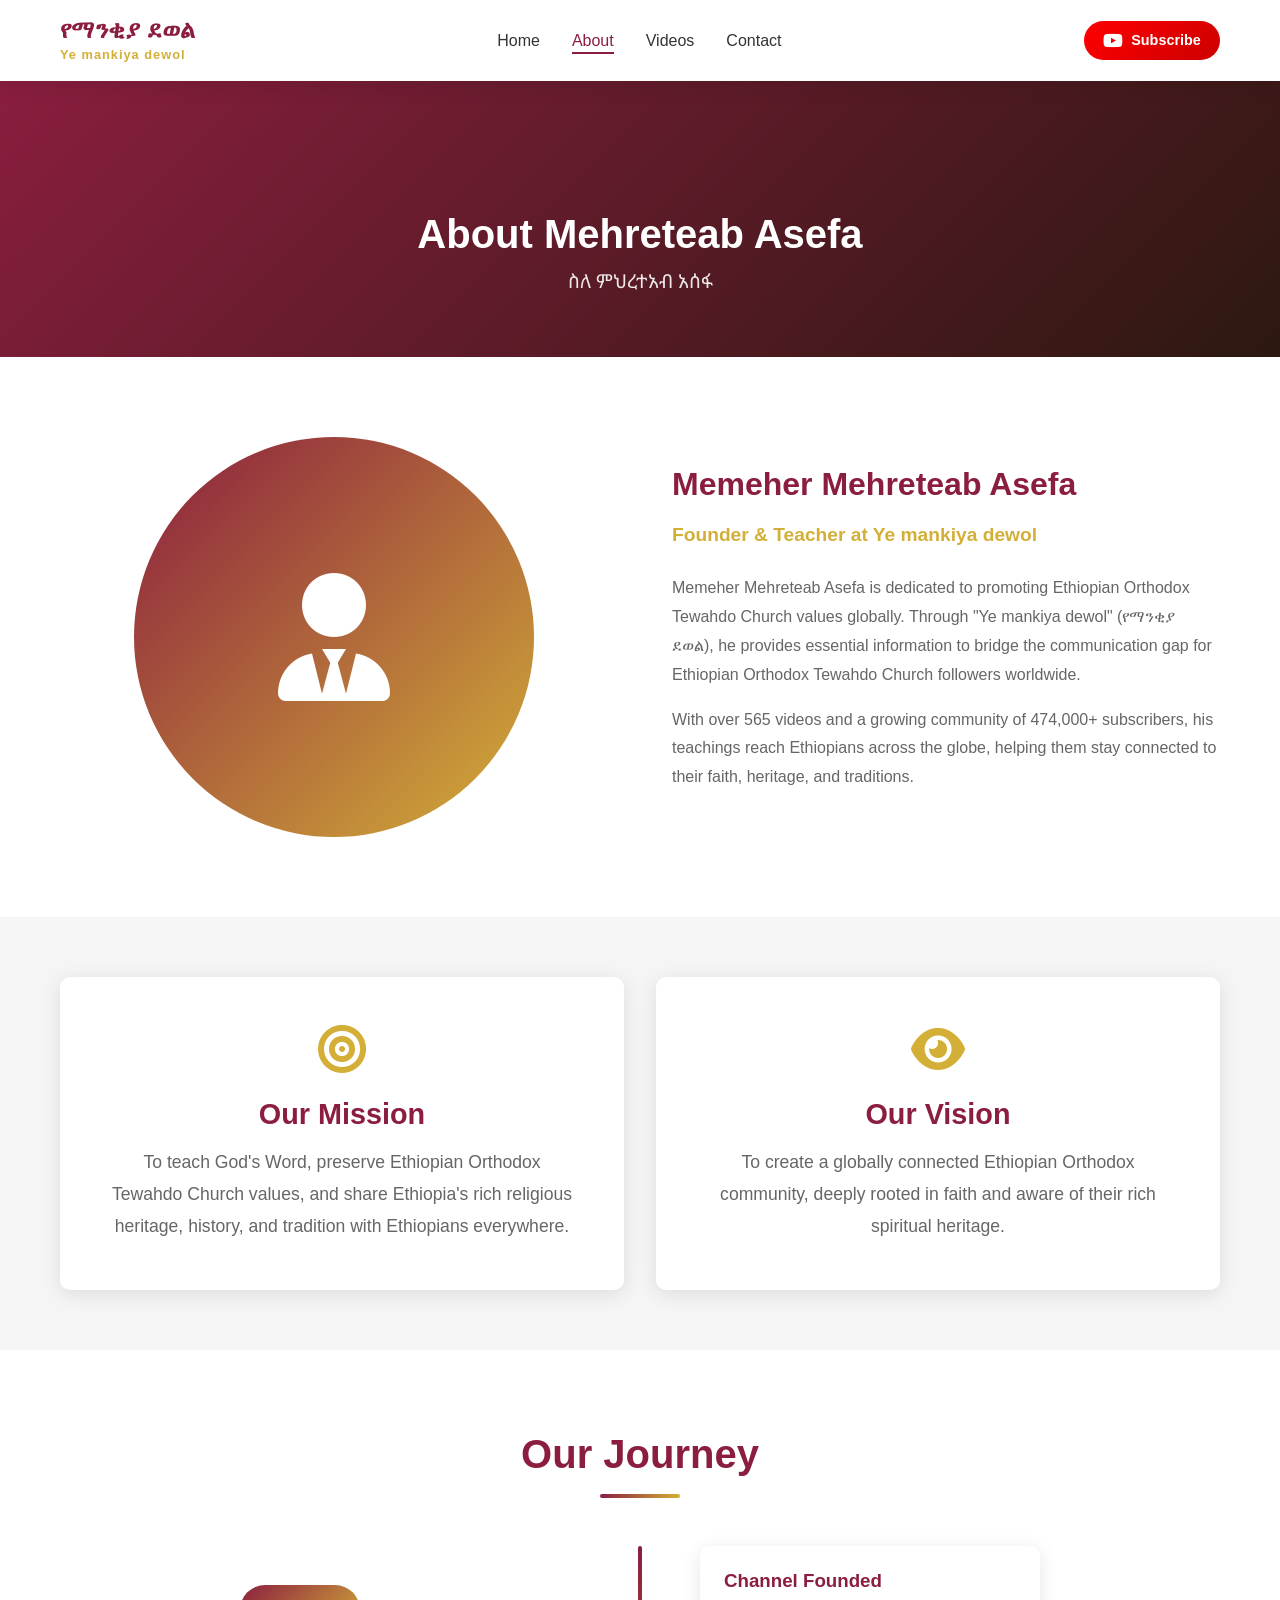
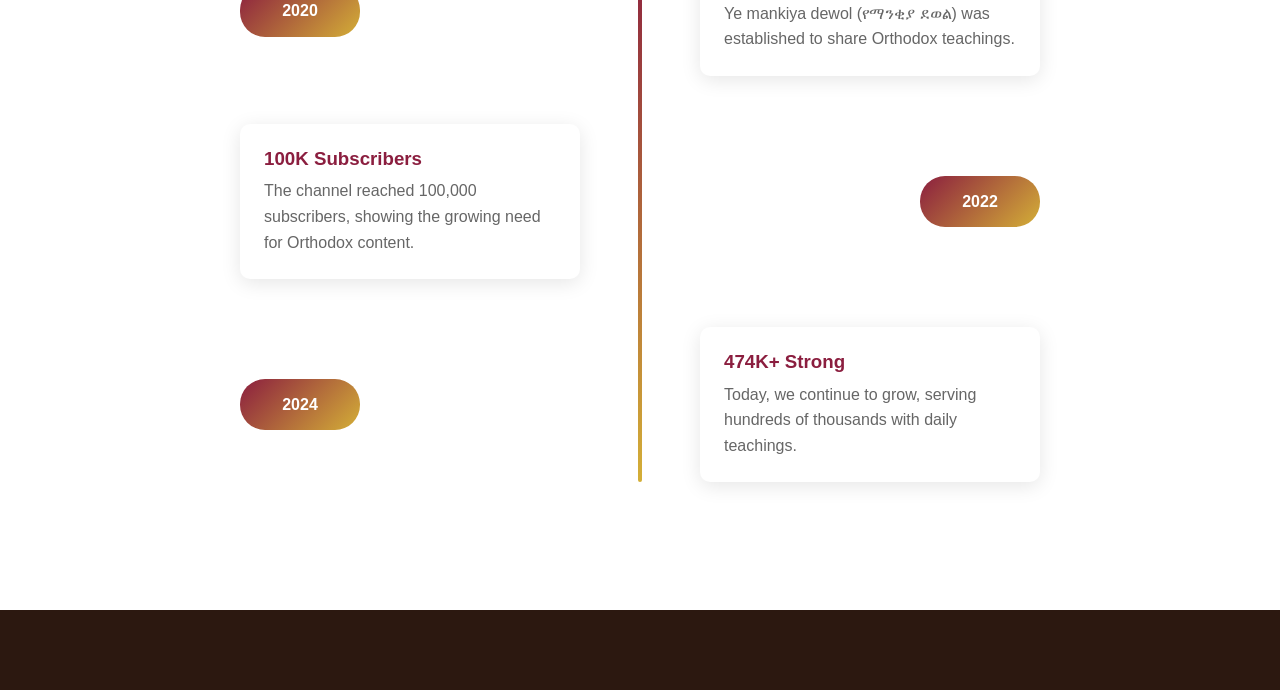
==== commit 7e4b3cf8: "Update about.html" ====
--- a/about.html
+++ b/about.html
@@ -1,197 +1,129 @@
-﻿<!DOCTYPE html>
+<!DOCTYPE html>
 <html lang="en">
 <head>
     <meta charset="UTF-8">
     <meta name="viewport" content="width=device-width, initial-scale=1.0">
-    <title>About - Ye mankiya dewol (የማንቂያ ደወል) - Mehreteab Asefa</title>
+    <title>About - Ye mankiya dewol (የማንቂያ ደወል)</title>
     <link rel="stylesheet" href="style.css">
-    <!-- Font Awesome -->
     <link rel="stylesheet" href="https://cdnjs.cloudflare.com/ajax/libs/font-awesome/6.0.0/css/all.min.css">
-    <!-- Google Fonts -->
-    <link href="https://fonts.googleapis.com/css2?family=Poppins:wght@300;400;500;600;700&family=Noto+Sans+Ethiopic:wght@400;500;700&display=swap" rel="stylesheet">
+    <link href="https://fonts.googleapis.com/css2?family=Noto+Sans+Ethiopic:wght@400;700&display=swap" rel="stylesheet">
 </head>
 <body>
-    <!-- Navigation -->
+    <!-- Navigation (same as index.html) -->
     <nav class="navbar">
         <div class="container">
             <div class="nav-brand">
-                <h1>የማንቂያ ደወል <span>| Ye mankiya dewol</span></h1>
-                <p class="brand-sub">ምህረተአብ አሰፋ • Mehreteab Asefa</p>
+                <a href="index.html">
+                    <h1>የማንቂያ ደወል</h1>
+                    <p class="brand-sub">Ye mankiya dewol</p>
+                </a>
             </div>
-            <ul class="nav-menu">
+            <div class="menu-toggle" id="mobile-menu">
+                <span class="bar"></span>
+                <span class="bar"></span>
+                <span class="bar"></span>
+            </div>
+            <ul class="nav-menu" id="nav-menu">
                 <li><a href="index.html">Home</a></li>
                 <li><a href="about.html" class="active">About</a></li>
                 <li><a href="videos.html">Videos</a></li>
                 <li><a href="contact.html">Contact</a></li>
             </ul>
-            <div class="mobile-menu-btn">
-                <i class="fas fa-bars"></i>
-            </div>
+            <a href="https://www.youtube.com/@MehreteabAsefa?sub_confirmation=1" target="_blank" class="btn-subscribe desktop-only">
+                <i class="fab fa-youtube"></i> Subscribe
+            </a>
         </div>
     </nav>
 
     <!-- Page Header -->
-    <header class="page-header">
+    <section class="page-header">
         <div class="container">
-            <h1>About <span class="amharic">ስለ እኛ</span></h1>
-            <p>Memeher Mehreteab Asefa • መምህር ምህረተአብ አሰፋ</p>
+            <h1>About Mehreteab Asefa</h1>
+            <p class="amharic">ስለ ምህረተአብ አሰፋ</p>
         </div>
-    </header>
+    </section>
 
     <!-- Biography Section -->
-    <section class="bio-section">
+    <section class="biography">
         <div class="container">
             <div class="bio-grid">
                 <div class="bio-image">
-                    <!-- Placeholder for Mehreteab Asefa's photo -->
-                    <div style="background: linear-gradient(135deg, var(--primary-red), var(--primary-dark)); height: 400px; display: flex; align-items: center; justify-content: center; border-radius: 20px;">
-                        <i class="fas fa-user-circle" style="font-size: 150px; color: var(--primary-gold); opacity: 0.5;"></i>
+                    <div class="image-placeholder">
+                        <i class="fas fa-user-tie"></i>
                     </div>
                 </div>
-
                 <div class="bio-content">
                     <h2>Memeher Mehreteab Asefa</h2>
-                    <h3 class="amharic">መምህር ምህረተአብ አሰፋ</h3>
-
-                    <p>Memeher Mehreteab Asefa is a dedicated teacher and promoter of Ethiopian Orthodox Tewahdo Church values. Through his channel "Ye mankiya dewol" (የማንቂያ ደወል), he has been serving the global Ethiopian Orthodox community for over 15 years.</p>
-
-                    <p>His work focuses on teaching God's Word, preserving Ethiopian Orthodox Tewahdo Church traditions, and sharing Ethiopia's rich religious heritage with Ethiopians worldwide. His daily and weekly programs bridge the communication gap for followers around the globe.</p>
-
-                    <div class="bio-quote">
-                        <i class="fas fa-quote-right"></i>
-                        <p>"የማንቂያ ደወል ማለት ለህዝበ ክርስቲያን የሚደረግ አገልግሎት ሲሆን ትክክለኛውን የሃይማኖት ትምህርት ለማድረስ ያግዛል"</p>
-                        <cite>— Mehreteab Asefa</cite>
+                    <p class="bio-title">Founder & Teacher at Ye mankiya dewol</p>
+                    <div class="bio-text">
+                        <p>Memeher Mehreteab Asefa is dedicated to promoting Ethiopian Orthodox Tewahdo Church values globally. Through "Ye mankiya dewol" (የማንቂያ ደወል), he provides essential information to bridge the communication gap for Ethiopian Orthodox Tewahdo Church followers worldwide.</p>
+                        <p>With over 565 videos and a growing community of 474,000+ subscribers, his teachings reach Ethiopians across the globe, helping them stay connected to their faith, heritage, and traditions.</p>
                     </div>
-
-                    <p>With over 474,000 subscribers and 565+ videos, his channel has become a vital resource for Ethiopians seeking authentic religious education and cultural connection, no matter where they are in the world.</p>
                 </div>
             </div>
         </div>
     </section>
 
-    <!-- Mission & Vision Section -->
-    <section class="mission" style="background: var(--primary-light);">
+    <!-- Mission & Vision -->
+    <section class="mission-vision">
         <div class="container">
-            <div class="section-header">
-                <span class="section-subtitle">Our Purpose</span>
-                <h2 class="section-title">Mission & Vision</h2>
-            </div>
-
-            <div style="display: grid; grid-template-columns: 1fr 1fr; gap: 40px; margin-top: 40px;">
-                <div style="background: white; padding: 40px; border-radius: 20px; box-shadow: var(--shadow);">
-                    <i class="fas fa-bullseye" style="font-size: 2.5rem; color: var(--primary-gold); margin-bottom: 20px;"></i>
-                    <h3 style="color: var(--primary-red); margin-bottom: 15px;">Our Mission</h3>
+            <div class="mv-grid">
+                <div class="mv-card mission-card">
+                    <i class="fas fa-bullseye"></i>
+                    <h3>Our Mission</h3>
                     <p>To teach God's Word, preserve Ethiopian Orthodox Tewahdo Church values, and share Ethiopia's rich religious heritage, history, and tradition with Ethiopians everywhere.</p>
                 </div>
-
-                <div style="background: white; padding: 40px; border-radius: 20px; box-shadow: var(--shadow);">
-                    <i class="fas fa-eye" style="font-size: 2.5rem; color: var(--primary-gold); margin-bottom: 20px;"></i>
-                    <h3 style="color: var(--primary-red); margin-bottom: 15px;">Our Vision</h3>
-                    <p>To be the leading digital platform for Ethiopian Orthodox Tewahdo teachings, connecting the global Ethiopian diaspora with their faith, culture, and heritage.</p>
+                <div class="mv-card vision-card">
+                    <i class="fas fa-eye"></i>
+                    <h3>Our Vision</h3>
+                    <p>To create a globally connected Ethiopian Orthodox community, deeply rooted in faith and aware of their rich spiritual heritage.</p>
                 </div>
             </div>
         </div>
     </section>
 
     <!-- Journey Timeline -->
-    <section class="timeline-section">
+    <section class="timeline">
         <div class="container">
-            <div class="section-header">
-                <span class="section-subtitle">Our Journey</span>
-                <h2 class="section-title">Timeline</h2>
-            </div>
-
-            <div style="max-width: 800px; margin: 60px auto 0;">
-                <div style="position: relative; padding-left: 50px;">
-                    <!-- Timeline line -->
-                    <div style="position: absolute; left: 20px; top: 0; bottom: 0; width: 2px; background: linear-gradient(to bottom, var(--primary-gold), var(--primary-red));"></div>
-
-                    <!-- Timeline items -->
-                    <div style="margin-bottom: 50px; position: relative;">
-                        <div style="position: absolute; left: -38px; top: 0; width: 20px; height: 20px; background: var(--primary-gold); border-radius: 50%; border: 3px solid white; box-shadow: var(--shadow);"></div>
-                        <div style="background: white; padding: 30px; border-radius: 15px; box-shadow: var(--shadow);">
-                            <h3 style="color: var(--primary-red); margin-bottom: 10px;">2015</h3>
-                            <p>YouTube channel "Ye mankiya dewol" officially launched</p>
-                        </div>
+            <h2 class="section-title">Our Journey</h2>
+            <div class="timeline-grid">
+                <div class="timeline-item">
+                    <div class="timeline-year">2020</div>
+                    <div class="timeline-content">
+                        <h3>Channel Founded</h3>
+                        <p>Ye mankiya dewol (የማንቂያ ደወል) was established to share Orthodox teachings.</p>
                     </div>
-
-                    <div style="margin-bottom: 50px; position: relative;">
-                        <div style="position: absolute; left: -38px; top: 0; width: 20px; height: 20px; background: var(--primary-gold); border-radius: 50%; border: 3px solid white; box-shadow: var(--shadow);"></div>
-                        <div style="background: white; padding: 30px; border-radius: 15px; box-shadow: var(--shadow);">
-                            <h3 style="color: var(--primary-red); margin-bottom: 10px;">2018</h3>
-                            <p>Reached 100,000 subscribers milestone</p>
-                        </div>
+                </div>
+                <div class="timeline-item">
+                    <div class="timeline-year">2022</div>
+                    <div class="timeline-content">
+                        <h3>100K Subscribers</h3>
+                        <p>The channel reached 100,000 subscribers, showing the growing need for Orthodox content.</p>
                     </div>
-
-                    <div style="margin-bottom: 50px; position: relative;">
-                        <div style="position: absolute; left: -38px; top: 0; width: 20px; height: 20px; background: var(--primary-gold); border-radius: 50%; border: 3px solid white; box-shadow: var(--shadow);"></div>
-                        <div style="background: white; padding: 30px; border-radius: 15px; box-shadow: var(--shadow);">
-                            <h3 style="color: var(--primary-red); margin-bottom: 10px;">2021</h3>
-                            <p>Started daily teaching programs for global audience</p>
-                        </div>
-                    </div>
-
-                    <div style="position: relative;">
-                        <div style="position: absolute; left: -38px; top: 0; width: 20px; height: 20px; background: var(--primary-gold); border-radius: 50%; border: 3px solid white; box-shadow: var(--shadow);"></div>
-                        <div style="background: white; padding: 30px; border-radius: 15px; box-shadow: var(--shadow);">
-                            <h3 style="color: var(--primary-red); margin-bottom: 10px;">2024</h3>
-                            <p>474,000+ subscribers, 565+ videos, serving Ethiopians worldwide</p>
-                        </div>
+                </div>
+                <div class="timeline-item">
+                    <div class="timeline-year">2024</div>
+                    <div class="timeline-content">
+                        <h3>474K+ Strong</h3>
+                        <p>Today, we continue to grow, serving hundreds of thousands with daily teachings.</p>
                     </div>
                 </div>
             </div>
         </div>
     </section>
 
-    <!-- Footer -->
+    <!-- Footer (same as index.html) -->
     <footer class="footer">
-        <div class="container">
-            <div class="footer-content">
-                <div class="footer-section about">
-                    <h3>Ye mankiya dewol</h3>
-                    <p>የማንቂያ ደወል - Preserving and promoting Ethiopian Orthodox Tewahdo Church values, heritage, and tradition through the teachings of Mehreteab Asefa.</p>
-                    <div class="social-links">
-                        <a href="https://www.youtube.com/@MehreteabAsefa" target="_blank"><i class="fab fa-youtube"></i></a>
-                        <a href="#"><i class="fab fa-facebook"></i></a>
-                        <a href="#"><i class="fab fa-telegram"></i></a>
-                        <a href="#"><i class="fab fa-twitter"></i></a>
-                    </div>
-                </div>
+        <!-- Copy footer from index.html -->
+    </footer>
 
-                <div class="footer-section">
-                    <h3>Quick Links</h3>
-                    <ul>
-                        <li><a href="index.html"><i class="fas fa-chevron-right"></i> Home</a></li>
-                        <li><a href="about.html"><i class="fas fa-chevron-right"></i> About</a></li>
-                        <li><a href="videos.html"><i class="fas fa-chevron-right"></i> Videos</a></li>
-                        <li><a href="contact.html"><i class="fas fa-chevron-right"></i> Contact</a></li>
-                    </ul>
-                </div>
-
-                <div class="footer-section">
-                    <h3>Categories</h3>
-                    <ul>
-                        <li><a href="#"><i class="fas fa-chevron-right"></i> Teachings</a></li>
-                        <li><a href="#"><i class="fas fa-chevron-right"></i> History</a></li>
-                        <li><a href="#"><i class="fas fa-chevron-right"></i> Traditions</a></li>
-                        <li><a href="#"><i class="fas fa-chevron-right"></i> Q&amp;A Sessions</a></li>
-                    </ul>
-                </div>
-
-                <div class="footer-section">
-                    <h3>Newsletter</h3>
-                    <p>Get notified about new videos</p>
-                    <form class="newsletter-form">
-                        <input type="email" placeholder="Your email" required>
-                        <button type="submit"><i class="fas fa-paper-plane"></i></button>
-                    </form>
-                </div>
-            </div>
-
-            <div class="footer-bottom">
-                <p>&copy; 2024 Ye mankiya dewol (የማንቂያ ደወል). All rights reserved. | Presented by Mehreteab Asefa</p>
-            </div>
-        </div>
-    </footer>
+    <script>
+        const mobileMenu = document.getElementById('mobile-menu');
+        const navMenu = document.getElementById('nav-menu');
+        mobileMenu.addEventListener('click', () => {
+            mobileMenu.classList.toggle('active');
+            navMenu.classList.toggle('active');
+        });
+    </script>
 </body>
-</html>+</html>
--- a/style.css
+++ b/style.css
@@ -1,49 +1,30 @@
-<<<<<<< HEAD
-﻿/* ===== VARIABLES ===== */
+/* Global Styles */
 :root {
-    --primary-red: #8B1E3F; /* Deep Ethiopian red */
-    --primary-gold: #D4AF37; /* Sacred gold */
-    --primary-dark: #2C1810; /* Dark brown - traditional */
-    --primary-light: #FDF5E6; /* Cream - parchment background */
-    --accent-green: #1E4D2E; /* Ethiopian green */
-=======
-/* ===== VARIABLES ===== */
-:root {
-    --primary-red: #8B1E3F;     /* Deep Ethiopian red */
-    --primary-gold: #D4AF37;     /* Sacred gold */
-    --primary-dark: #2C1810;      /* Dark brown - traditional */
-    --primary-light: #FDF5E6;     /* Cream - parchment background */
-    --accent-green: #1E4D2E;      /* Ethiopian green */
->>>>>>> 36ab4bbd392d7220b5397cfa49588dead6b9f796
-    --text-dark: #2C3E50;
-    --text-light: #ECF0F1;
-    --shadow: 0 10px 30px rgba(0,0,0,0.1);
-    --shadow-hover: 0 20px 40px rgba(0,0,0,0.15);
+    --primary-color: #8B1E3F; /* Deep red - Ethiopian traditional color */
+    --primary-dark: #6B162F; /* Darker red for hover */
+    --secondary-color: #D4AF37; /* Gold - religious significance */
+    --secondary-dark: #B8960C; /* Darker gold */
+    --dark-color: #2C1810; /* Dark brown */
+    --light-color: #F9F6F0; /* Warm light background */
+    --text-color: #333333;
+    --text-light: #666666;
+    --white: #FFFFFF;
+    --gray-bg: #F5F5F5;
+    --shadow: 0 4px 20px rgba(0,0,0,0.1);
     --transition: all 0.3s ease;
 }
 
-/* ===== RESET & BASE ===== */
 * {
     margin: 0;
     padding: 0;
     box-sizing: border-box;
 }
 
-html {
-    scroll-behavior: smooth;
-}
-
 body {
-    font-family: 'Poppins', 'Segoe UI', sans-serif;
-    color: var(--text-dark);
-    background-color: #FFFFFF;
+    font-family: 'Segoe UI', Tahoma, Geneva, Verdana, sans-serif;
     line-height: 1.6;
-    overflow-x: hidden;
-}
-
-/* Ethiopian/Amharic text support */
-.amharic, [lang="am"] {
-    font-family: 'Noto Sans Ethiopic', 'Nyala', 'Abyssinica SIL', serif;
+    color: var(--text-color);
+    background-color: var(--white);
 }
 
 .container {
@@ -52,97 +33,100 @@
     padding: 0 20px;
 }
 
-/* ===== NAVIGATION ===== */
+/* Typography */
+h1, h2, h3, h4, h5, h6 {
+    font-weight: 700;
+    line-height: 1.2;
+    margin-bottom: 1rem;
+}
+
+.amharic {
+    font-family: 'Noto Sans Ethiopic', 'Segoe UI', sans-serif;
+}
+
+.section-title {
+    text-align: center;
+    font-size: 2.5rem;
+    color: var(--primary-color);
+    margin-bottom: 3rem;
+    position: relative;
+}
+
+    .section-title::after {
+        content: '';
+        display: block;
+        width: 80px;
+        height: 4px;
+        background: linear-gradient(90deg, var(--primary-color), var(--secondary-color));
+        margin: 1rem auto 0;
+        border-radius: 2px;
+    }
+
+/* Navigation */
 .navbar {
+    background-color: var(--white);
+    box-shadow: var(--shadow);
     position: fixed;
+    width: 100%;
     top: 0;
-    width: 100%;
-    background: rgba(255, 255, 255, 0.95);
-    backdrop-filter: blur(10px);
-    box-shadow: var(--shadow);
     z-index: 1000;
-    transition: var(--transition);
-}
-
-.navbar .container {
-    display: flex;
-    justify-content: space-between;
-    align-items: center;
-    padding: 15px 20px;
-}
-
-.nav-brand {
-    display: flex;
-    flex-direction: column;
-}
-
-<<<<<<< HEAD
-.nav-brand {
-    display: flex;
-    flex-direction: column;
-=======
+    padding: 0.5rem 0;
+}
+
+    .navbar .container {
+        display: flex;
+        justify-content: space-between;
+        align-items: center;
+        padding: 0.5rem 20px;
+    }
+
+.nav-brand a {
+    text-decoration: none;
+    display: block;
+}
+
 .nav-brand h1 {
-    font-size: 1.8rem;
-    font-weight: 700;
-    color: var(--primary-red);
+    color: var(--primary-color);
+    font-size: 1.5rem;
     line-height: 1.2;
-    letter-spacing: -0.5px;
-}
-
-.nav-brand h1 span {
-    color: var(--primary-gold);
-    font-size: 1.2rem;
-    margin-left: 5px;
->>>>>>> 36ab4bbd392d7220b5397cfa49588dead6b9f796
-}
-
-    .nav-brand h1 {
-        font-size: 1.8rem;
-        font-weight: 700;
-        color: var(--primary-red);
-        line-height: 1.2;
-        letter-spacing: -0.5px;
-    }
-
-        .nav-brand h1 span {
-            color: var(--primary-gold);
-            font-size: 1.2rem;
-            margin-left: 5px;
-        }
+    margin-bottom: 0;
+}
 
 .brand-sub {
-    font-size: 0.85rem;
-    color: var(--primary-dark);
-    letter-spacing: 2px;
-    text-transform: uppercase;
-    opacity: 0.8;
+    font-size: 0.8rem;
+    color: var(--secondary-color);
+    letter-spacing: 1px;
+    font-weight: 600;
 }
 
 .nav-menu {
     display: flex;
     list-style: none;
-    gap: 30px;
-}
-
-<<<<<<< HEAD
+    gap: 2rem;
+    align-items: center;
+}
+
     .nav-menu a {
         text-decoration: none;
-        color: var(--text-dark);
+        color: var(--text-color);
         font-weight: 500;
-        font-size: 1rem;
         transition: var(--transition);
         position: relative;
-        padding: 5px 0;
-    }
+    }
+
+        .nav-menu a:hover,
+        .nav-menu a.active {
+            color: var(--primary-color);
+        }
 
         .nav-menu a::after {
             content: '';
             position: absolute;
-            bottom: 0;
+            bottom: -5px;
             left: 0;
             width: 0;
             height: 2px;
-            background: var(--primary-gold);
+            background: var(--primary-color);
             transition: var(--transition);
         }
 
@@ -151,587 +135,266 @@
             width: 100%;
         }
 
-        .nav-menu a:hover,
-        .nav-menu a.active {
-            color: var(--primary-red);
-        }
-
-=======
-.nav-menu a {
+.btn-subscribe {
+    background: linear-gradient(135deg, #FF0000, #CC0000);
+    color: white !important;
+    padding: 0.5rem 1.2rem;
+    border-radius: 25px;
     text-decoration: none;
-    color: var(--text-dark);
-    font-weight: 500;
-    font-size: 1rem;
+    font-weight: 600;
+    font-size: 0.9rem;
     transition: var(--transition);
-    position: relative;
-    padding: 5px 0;
-}
-
-.nav-menu a::after {
-    content: '';
-    position: absolute;
-    bottom: 0;
-    left: 0;
-    width: 0;
-    height: 2px;
-    background: var(--primary-gold);
-    transition: var(--transition);
-}
-
-.nav-menu a:hover::after,
-.nav-menu a.active::after {
-    width: 100%;
-}
-
-.nav-menu a:hover,
-.nav-menu a.active {
-    color: var(--primary-red);
-}
-
->>>>>>> 36ab4bbd392d7220b5397cfa49588dead6b9f796
-.mobile-menu-btn {
+    display: inline-flex;
+    align-items: center;
+    gap: 0.5rem;
+}
+
+    .btn-subscribe:hover {
+        transform: translateY(-2px);
+        box-shadow: 0 5px 15px rgba(255,0,0,0.3);
+    }
+
+    .btn-subscribe i {
+        font-size: 1.1rem;
+    }
+
+/* Mobile Menu */
+.menu-toggle {
     display: none;
-    font-size: 1.5rem;
-    color: var(--primary-red);
+    flex-direction: column;
     cursor: pointer;
 }
 
-/* ===== HERO SECTION ===== */
+    .menu-toggle .bar {
+        width: 25px;
+        height: 3px;
+        background-color: var(--primary-color);
+        margin: 3px 0;
+        transition: var(--transition);
+        border-radius: 3px;
+    }
+
+.mobile-only {
+    display: none;
+}
+
+/* Hero Section */
 .hero {
-    min-height: 100vh;
-<<<<<<< HEAD
-    background: linear-gradient(135deg, rgba(139,30,63,0.95), rgba(44,24,16,0.95)), url('data:image/svg+xml,<svg xmlns="http://www.w3.org/2000/svg" viewBox="0 0 100 100" opacity="0.1"><path d="M50 10 L60 40 L90 40 L65 60 L75 90 L50 70 L25 90 L35 60 L10 40 L40 40 Z" fill="%23D4AF37"/></svg>');
-=======
-    background: linear-gradient(135deg, rgba(139,30,63,0.95), rgba(44,24,16,0.95)), 
-                url('data:image/svg+xml,<svg xmlns="http://www.w3.org/2000/svg" viewBox="0 0 100 100" opacity="0.1"><path d="M50 10 L60 40 L90 40 L65 60 L75 90 L50 70 L25 90 L35 60 L10 40 L40 40 Z" fill="%23D4AF37"/></svg>');
->>>>>>> 36ab4bbd392d7220b5397cfa49588dead6b9f796
-    background-size: 50px 50px;
-    display: flex;
-    align-items: center;
+    background: linear-gradient(135deg, var(--primary-color), var(--dark-color));
+    color: white;
+    padding: 180px 0 100px;
+    margin-top: 60px;
     position: relative;
     overflow: hidden;
 }
 
-<<<<<<< HEAD
     .hero::before {
         content: '';
         position: absolute;
-        top: -50%;
-        right: -10%;
-        width: 500px;
-        height: 500px;
-        background: radial-gradient(circle, rgba(212,175,55,0.2) 0%, transparent 70%);
-        border-radius: 50%;
-        animation: float 20s infinite ease-in-out;
-    }
-
-    .hero::after {
-        content: '✙';
-        position: absolute;
-        bottom: 20px;
-        left: 20px;
-        font-size: 200px;
-        color: rgba(255,255,255,0.03);
-        font-family: serif;
-        line-height: 1;
-    }
-
-@keyframes float {
-    0%, 100% {
-        transform: translate(0, 0) rotate(0deg);
-    }
-
-    33% {
-        transform: translate(-30px, 20px) rotate(5deg);
-    }
-
-    66% {
-        transform: translate(20px, -30px) rotate(-5deg);
-    }
-=======
-.hero::before {
-    content: '';
-    position: absolute;
-    top: -50%;
-    right: -10%;
-    width: 500px;
-    height: 500px;
-    background: radial-gradient(circle, rgba(212,175,55,0.2) 0%, transparent 70%);
-    border-radius: 50%;
-    animation: float 20s infinite ease-in-out;
-}
-
-.hero::after {
-    content: '✙';
-    position: absolute;
-    bottom: 20px;
-    left: 20px;
-    font-size: 200px;
-    color: rgba(255,255,255,0.03);
-    font-family: serif;
-    line-height: 1;
-}
-
-@keyframes float {
-    0%, 100% { transform: translate(0, 0) rotate(0deg); }
-    33% { transform: translate(-30px, 20px) rotate(5deg); }
-    66% { transform: translate(20px, -30px) rotate(-5deg); }
->>>>>>> 36ab4bbd392d7220b5397cfa49588dead6b9f796
-}
+        top: 0;
+        left: 0;
+        right: 0;
+        bottom: 0;
+        background: url('data:image/svg+xml,<svg xmlns="http://www.w3.org/2000/svg" viewBox="0 0 100 100" opacity="0.1"><path d="M50 15 L61 40 L88 44 L67 59 L73 86 L50 73 L27 86 L33 59 L12 44 L39 40 Z" fill="white"/></svg>') repeat;
+        opacity: 0.1;
+    }
 
 .hero-content {
+    text-align: center;
+    max-width: 900px;
+    margin: 0 auto;
+    position: relative;
+    z-index: 1;
+}
+
+.hero-badge {
+    margin-bottom: 2rem;
+}
+
+.badge {
+    background: var(--secondary-color);
+    color: var(--dark-color);
+    padding: 0.5rem 1.5rem;
+    border-radius: 50px;
+    font-weight: 600;
+    font-size: 1rem;
+    display: inline-block;
+}
+
+.hero h1 {
+    font-size: 3rem;
+    margin-bottom: 0.5rem;
+    text-shadow: 2px 2px 4px rgba(0,0,0,0.3);
+}
+
+.hero h2 {
+    font-size: 2rem;
+    margin-bottom: 1.5rem;
+    color: var(--secondary-color);
+    text-shadow: 1px 1px 2px rgba(0,0,0,0.3);
+}
+
+.hero-text {
+    font-size: 1.2rem;
+    margin-bottom: 2.5rem;
+    line-height: 1.8;
+    opacity: 0.95;
     max-width: 800px;
-    margin: 0 auto;
-    text-align: center;
-    color: white;
-    position: relative;
-    z-index: 2;
-    padding: 0 20px;
-}
-
-.hero h1 {
-    font-size: clamp(2rem, 8vw, 4rem);
-    font-weight: 700;
-    margin-bottom: 15px;
-    animation: fadeInUp 1s ease;
-    text-shadow: 2px 2px 4px rgba(0,0,0,0.3);
-<<<<<<< HEAD
-=======
-}
-
-.hero h1 .amharic {
-    display: block;
-    font-size: clamp(2.5rem, 10vw, 5rem);
-    color: var(--primary-gold);
-    margin-bottom: 10px;
->>>>>>> 36ab4bbd392d7220b5397cfa49588dead6b9f796
-}
-
-    .hero h1 .amharic {
-        display: block;
-        font-size: clamp(2.5rem, 10vw, 5rem);
-        color: var(--primary-gold);
-        margin-bottom: 10px;
-    }
-
-.hero h2 {
-    font-size: clamp(1.5rem, 5vw, 2.2rem);
-    margin-bottom: 20px;
-    font-weight: 300;
-    animation: fadeInUp 1s ease 0.2s both;
-}
-
-<<<<<<< HEAD
-    .hero h2 .amharic {
-        color: var(--primary-gold);
-        font-weight: 600;
-    }
-=======
-.hero h2 .amharic {
-    color: var(--primary-gold);
-    font-weight: 600;
-}
->>>>>>> 36ab4bbd392d7220b5397cfa49588dead6b9f796
+    margin-left: auto;
+    margin-right: auto;
+}
 
 .hero-stats {
     display: flex;
     justify-content: center;
-    gap: 40px;
-    margin: 40px 0;
-    animation: fadeInUp 1s ease 0.4s both;
-}
-
-.stat-item {
+    gap: 3rem;
+    margin-bottom: 2.5rem;
+}
+
+.stat {
     text-align: center;
 }
 
 .stat-number {
-    font-size: 2.5rem;
+    display: block;
+    font-size: 2rem;
     font-weight: 700;
-    color: var(--primary-gold);
-    display: block;
+    color: var(--secondary-color);
     line-height: 1;
 }
 
 .stat-label {
     font-size: 0.9rem;
-    text-transform: uppercase;
-    letter-spacing: 1px;
     opacity: 0.9;
 }
 
-.hero-text {
-    font-size: 1.2rem;
-    margin-bottom: 40px;
-    animation: fadeInUp 1s ease 0.6s both;
-    line-height: 1.8;
-    max-width: 700px;
-    margin-left: auto;
-    margin-right: auto;
-}
-
-@keyframes fadeInUp {
-    from {
-        opacity: 0;
-        transform: translateY(30px);
-    }
-<<<<<<< HEAD
-
-=======
->>>>>>> 36ab4bbd392d7220b5397cfa49588dead6b9f796
-    to {
-        opacity: 1;
-        transform: translateY(0);
-    }
-}
-
-/* ===== BUTTONS ===== */
 .hero-buttons {
     display: flex;
-    gap: 20px;
+    gap: 1.5rem;
     justify-content: center;
-    animation: fadeInUp 1s ease 0.8s both;
-    flex-wrap: wrap;
-}
-
+}
+
+/* Buttons */
 .btn {
     display: inline-flex;
     align-items: center;
-    gap: 10px;
-    padding: 15px 35px;
+    gap: 0.5rem;
+    padding: 0.8rem 2rem;
+    text-decoration: none;
     border-radius: 50px;
-    text-decoration: none;
     font-weight: 600;
+    transition: var(--transition);
+    border: none;
+    cursor: pointer;
     font-size: 1rem;
-    transition: var(--transition);
-    cursor: pointer;
-    border: none;
-    position: relative;
-    overflow: hidden;
-    z-index: 1;
-}
-
-<<<<<<< HEAD
-    .btn::before {
-        content: '';
-        position: absolute;
-        top: 0;
-        left: -100%;
-        width: 100%;
-        height: 100%;
-        background: linear-gradient(90deg, transparent, rgba(255,255,255,0.2), transparent);
-        transition: left 0.5s ease;
-        z-index: -1;
-    }
-
-    .btn:hover::before {
-        left: 100%;
-    }
-=======
-.btn::before {
-    content: '';
-    position: absolute;
-    top: 0;
-    left: -100%;
-    width: 100%;
-    height: 100%;
-    background: linear-gradient(90deg, transparent, rgba(255,255,255,0.2), transparent);
-    transition: left 0.5s ease;
-    z-index: -1;
-}
-
-.btn:hover::before {
-    left: 100%;
-}
->>>>>>> 36ab4bbd392d7220b5397cfa49588dead6b9f796
+}
 
 .btn-primary {
-    background: var(--primary-gold);
-    color: var(--primary-dark);
-    box-shadow: 0 5px 15px rgba(212, 175, 55, 0.4);
-<<<<<<< HEAD
-=======
-}
-
-.btn-primary:hover {
-    transform: translateY(-3px);
-    box-shadow: 0 8px 25px rgba(212, 175, 55, 0.6);
->>>>>>> 36ab4bbd392d7220b5397cfa49588dead6b9f796
+    background: linear-gradient(135deg, var(--secondary-color), var(--secondary-dark));
+    color: var(--dark-color);
 }
 
     .btn-primary:hover {
         transform: translateY(-3px);
-        box-shadow: 0 8px 25px rgba(212, 175, 55, 0.6);
+        box-shadow: 0 10px 25px rgba(212, 175, 55, 0.3);
     }
 
 .btn-secondary {
-    background: transparent;
+    background-color: transparent;
     color: white;
     border: 2px solid white;
 }
 
-<<<<<<< HEAD
     .btn-secondary:hover {
-        background: white;
-        color: var(--primary-red);
+        background-color: white;
+        color: var(--primary-color);
         transform: translateY(-3px);
-        box-shadow: 0 8px 25px rgba(255,255,255,0.3);
-    }
-=======
-.btn-secondary:hover {
-    background: white;
-    color: var(--primary-red);
-    transform: translateY(-3px);
-    box-shadow: 0 8px 25px rgba(255,255,255,0.3);
-}
->>>>>>> 36ab4bbd392d7220b5397cfa49588dead6b9f796
+    }
+
+.btn-large {
+    padding: 1rem 2.5rem;
+    font-size: 1.1rem;
+}
 
 .btn-outline {
     background: transparent;
-    color: var(--primary-red);
-    border: 2px solid var(--primary-red);
-    padding: 12px 30px;
-}
-
-<<<<<<< HEAD
+    border: 2px solid var(--primary-color);
+    color: var(--primary-color);
+}
+
     .btn-outline:hover {
-        background: var(--primary-red);
+        background: var(--primary-color);
         color: white;
     }
-=======
-.btn-outline:hover {
-    background: var(--primary-red);
-    color: white;
-}
->>>>>>> 36ab4bbd392d7220b5397cfa49588dead6b9f796
-
-/* ===== SECTION STYLES ===== */
-section {
+
+.btn-full {
+    width: 100%;
+    justify-content: center;
+}
+
+/* Mission Section */
+.mission {
+    background-color: var(--white);
     padding: 80px 0;
 }
 
-.section-header {
-    text-align: center;
-    margin-bottom: 60px;
-}
-
-.section-subtitle {
-    color: var(--primary-gold);
-    font-size: 1rem;
-    text-transform: uppercase;
-    letter-spacing: 3px;
-    margin-bottom: 10px;
-    display: block;
-}
-
-.section-title {
-    font-size: clamp(2rem, 5vw, 2.8rem);
-    color: var(--primary-red);
-    margin-bottom: 20px;
-<<<<<<< HEAD
-=======
-    position: relative;
-    padding-bottom: 20px;
-}
-
-.section-title::after {
-    content: '';
-    position: absolute;
-    bottom: 0;
-    left: 50%;
-    transform: translateX(-50%);
-    width: 80px;
-    height: 3px;
-    background: linear-gradient(90deg, var(--primary-red), var(--primary-gold), var(--primary-red));
-}
-
-.section-title.left-align::after {
-    left: 0;
-    transform: none;
-}
-
-.section-title.left-align {
-    text-align: left;
-}
-
-/* ===== MISSION SECTION ===== */
-.mission {
-    background: var(--primary-light);
->>>>>>> 36ab4bbd392d7220b5397cfa49588dead6b9f796
-    position: relative;
-    padding-bottom: 20px;
-}
-
-<<<<<<< HEAD
-    .section-title::after {
-        content: '';
-        position: absolute;
-        bottom: 0;
-        left: 50%;
-        transform: translateX(-50%);
-        width: 80px;
-        height: 3px;
-        background: linear-gradient(90deg, var(--primary-red), var(--primary-gold), var(--primary-red));
-    }
-
-    .section-title.left-align::after {
-        left: 0;
-        transform: none;
-    }
-
-    .section-title.left-align {
-        text-align: left;
-    }
-
-/* ===== MISSION SECTION ===== */
-.mission {
-    background: var(--primary-light);
-    position: relative;
-}
-
-=======
->>>>>>> 36ab4bbd392d7220b5397cfa49588dead6b9f796
-.mission-grid {
-    display: grid;
-    grid-template-columns: 1fr 1fr;
-    gap: 50px;
-    align-items: center;
-}
-
 .mission-content {
-    padding-right: 30px;
+    max-width: 800px;
+    margin: 0 auto;
+    text-align: center;
 }
 
 .mission-text {
-    font-size: 1.2rem;
-    color: var(--text-dark);
-    margin-bottom: 30px;
+    font-size: 1.3rem;
     line-height: 1.8;
-}
-
-.mission-stats {
-    display: grid;
-    grid-template-columns: 1fr 1fr;
-    gap: 20px;
-    margin-top: 40px;
-}
-
-.mission-stat {
-    text-align: center;
-    padding: 20px;
-    background: white;
+    color: var(--text-color);
+    margin-bottom: 2rem;
+}
+
+.mission-quote {
+    background: linear-gradient(135deg, var(--light-color), var(--white));
+    padding: 2rem;
     border-radius: 10px;
+    border-left: 5px solid var(--secondary-color);
     box-shadow: var(--shadow);
-    transition: var(--transition);
-}
-
-<<<<<<< HEAD
-    .mission-stat:hover {
-        transform: translateY(-5px);
-        box-shadow: var(--shadow-hover);
-    }
-
-    .mission-stat h3 {
+}
+
+    .mission-quote i {
+        color: var(--secondary-color);
         font-size: 2rem;
-        color: var(--primary-gold);
-        margin-bottom: 5px;
-    }
-
-    .mission-stat p {
-        color: var(--primary-red);
-        font-weight: 500;
-    }
-=======
-.mission-stat:hover {
-    transform: translateY(-5px);
-    box-shadow: var(--shadow-hover);
-}
-
-.mission-stat h3 {
-    font-size: 2rem;
-    color: var(--primary-gold);
-    margin-bottom: 5px;
-}
-
-.mission-stat p {
-    color: var(--primary-red);
-    font-weight: 500;
-}
->>>>>>> 36ab4bbd392d7220b5397cfa49588dead6b9f796
-
-.mission-image {
-    position: relative;
-    border-radius: 10px;
-    overflow: hidden;
-    box-shadow: var(--shadow-hover);
-    height: 400px;
-    background: linear-gradient(45deg, var(--primary-red), var(--primary-dark));
-    display: flex;
-    align-items: center;
-    justify-content: center;
-}
-
-<<<<<<< HEAD
-    .mission-image i {
-        font-size: 150px;
-        color: var(--primary-gold);
+        margin-bottom: 1rem;
         opacity: 0.5;
     }
 
-    .mission-image img {
-        width: 100%;
-        height: 100%;
-        object-fit: cover;
-        transition: var(--transition);
-    }
-
-    .mission-image:hover img {
-        transform: scale(1.05);
-    }
-=======
-.mission-image i {
-    font-size: 150px;
-    color: var(--primary-gold);
-    opacity: 0.5;
-}
-
-.mission-image img {
-    width: 100%;
-    height: 100%;
-    object-fit: cover;
-    transition: var(--transition);
-}
-
-.mission-image:hover img {
-    transform: scale(1.05);
-}
->>>>>>> 36ab4bbd392d7220b5397cfa49588dead6b9f796
-
-/* ===== VALUES SECTION ===== */
+    .mission-quote p {
+        font-size: 1.1rem;
+        font-style: italic;
+        color: var(--text-light);
+    }
+
+/* Values Section */
 .values {
-    background: white;
+    padding: 80px 0;
+    background-color: var(--gray-bg);
 }
 
 .values-grid {
     display: grid;
     grid-template-columns: repeat(auto-fit, minmax(250px, 1fr));
-    gap: 30px;
-    margin-top: 40px;
+    gap: 2rem;
 }
 
 .value-card {
-    text-align: center;
-    padding: 40px 30px;
     background: white;
-    border-radius: 20px;
+    padding: 2.5rem 2rem;
+    border-radius: 10px;
+    text-align: center;
     box-shadow: var(--shadow);
     transition: var(--transition);
     position: relative;
     overflow: hidden;
-    border: 1px solid rgba(212, 175, 55, 0.1);
-}
-
-<<<<<<< HEAD
+}
+
     .value-card::before {
         content: '';
         position: absolute;
@@ -739,125 +402,62 @@
         left: 0;
         right: 0;
         height: 4px;
-        background: linear-gradient(90deg, var(--primary-red), var(--primary-gold));
-        transform: scaleX(0);
-        transition: var(--transition);
-    }
-
-    .value-card:hover::before {
-        transform: scaleX(1);
+        background: linear-gradient(90deg, var(--primary-color), var(--secondary-color));
     }
 
     .value-card:hover {
         transform: translateY(-10px);
-        box-shadow: var(--shadow-hover);
+        box-shadow: 0 15px 35px rgba(0,0,0,0.15);
     }
 
 .value-icon {
     width: 80px;
     height: 80px;
-    margin: 0 auto 25px;
-    background: linear-gradient(135deg, var(--primary-light), white);
+    background: linear-gradient(135deg, var(--primary-color), var(--secondary-color));
     border-radius: 50%;
     display: flex;
     align-items: center;
     justify-content: center;
-    border: 2px solid var(--primary-gold);
+    margin: 0 auto 1.5rem;
 }
 
     .value-icon i {
         font-size: 2.5rem;
-        color: var(--primary-red);
+        color: white;
     }
 
 .value-card h3 {
+    color: var(--primary-color);
+    margin-bottom: 1rem;
     font-size: 1.5rem;
-    color: var(--primary-red);
-    margin-bottom: 15px;
-}
-
-=======
-.value-card::before {
-    content: '';
-    position: absolute;
-    top: 0;
-    left: 0;
-    right: 0;
-    height: 4px;
-    background: linear-gradient(90deg, var(--primary-red), var(--primary-gold));
-    transform: scaleX(0);
-    transition: var(--transition);
-}
-
-.value-card:hover::before {
-    transform: scaleX(1);
-}
-
-.value-card:hover {
-    transform: translateY(-10px);
-    box-shadow: var(--shadow-hover);
-}
-
-.value-icon {
-    width: 80px;
-    height: 80px;
-    margin: 0 auto 25px;
-    background: linear-gradient(135deg, var(--primary-light), white);
-    border-radius: 50%;
-    display: flex;
-    align-items: center;
-    justify-content: center;
-    border: 2px solid var(--primary-gold);
-}
-
-.value-icon i {
-    font-size: 2.5rem;
-    color: var(--primary-red);
-}
-
-.value-card h3 {
-    font-size: 1.5rem;
-    color: var(--primary-red);
-    margin-bottom: 15px;
-}
-
->>>>>>> 36ab4bbd392d7220b5397cfa49588dead6b9f796
-.value-card .amharic {
-    display: block;
-    font-size: 1.1rem;
-    color: var(--primary-gold);
-    margin-top: 5px;
 }
 
 .value-card p {
-    color: var(--text-dark);
-    opacity: 0.9;
-}
-
-/* ===== VIDEOS SECTION ===== */
+    color: var(--text-light);
+    line-height: 1.6;
+}
+
+/* Featured Video */
 .featured-video {
-    background: linear-gradient(135deg, var(--primary-dark), var(--primary-red));
-    color: white;
-}
-
-.video-showcase {
-    display: grid;
-    grid-template-columns: 2fr 1fr;
-    gap: 40px;
-    align-items: center;
+    padding: 80px 0;
+    background: white;
+}
+
+.video-wrapper {
+    max-width: 1000px;
+    margin: 0 auto;
 }
 
 .video-container {
     position: relative;
-    padding-bottom: 56.25%; /* 16:9 */
+    padding-bottom: 56.25%; /* 16:9 Aspect Ratio */
     height: 0;
     overflow: hidden;
-    border-radius: 20px;
-    box-shadow: var(--shadow-hover);
-    border: 3px solid var(--primary-gold);
-}
-
-<<<<<<< HEAD
+    border-radius: 15px;
+    box-shadow: var(--shadow);
+    margin-bottom: 2rem;
+}
+
     .video-container iframe {
         position: absolute;
         top: 0;
@@ -865,592 +465,522 @@
         width: 100%;
         height: 100%;
     }
-=======
-.video-container iframe {
-    position: absolute;
-    top: 0;
-    left: 0;
-    width: 100%;
-    height: 100%;
-}
->>>>>>> 36ab4bbd392d7220b5397cfa49588dead6b9f796
-
-.video-info h3 {
-    font-size: 2rem;
-    margin-bottom: 20px;
-    color: var(--primary-gold);
-}
-
-.video-info p {
-    margin-bottom: 30px;
-    font-size: 1.1rem;
-    line-height: 1.8;
-    opacity: 0.9;
-}
-
-.video-meta {
-    display: flex;
-    gap: 30px;
-    margin-bottom: 30px;
-}
-
-<<<<<<< HEAD
-    .video-meta span {
-        display: flex;
-        align-items: center;
-        gap: 10px;
-    }
-
-    .video-meta i {
-        color: var(--primary-gold);
-        font-size: 1.2rem;
-    }
-=======
-.video-meta span {
-    display: flex;
-    align-items: center;
-    gap: 10px;
-}
-
-.video-meta i {
-    color: var(--primary-gold);
-    font-size: 1.2rem;
-}
->>>>>>> 36ab4bbd392d7220b5397cfa49588dead6b9f796
-
-/* ===== VIDEO CATEGORIES ===== */
-.categories-grid {
+
+.video-info {
+    text-align: center;
+}
+
+    .video-info h3 {
+        color: var(--primary-color);
+        font-size: 1.8rem;
+        margin-bottom: 0.5rem;
+    }
+
+    .video-info p {
+        color: var(--text-light);
+        margin-bottom: 1.5rem;
+    }
+
+/* Programs Section */
+.programs {
+    padding: 80px 0;
+    background-color: var(--gray-bg);
+}
+
+.programs-grid {
     display: grid;
     grid-template-columns: repeat(auto-fit, minmax(300px, 1fr));
-    gap: 30px;
-    margin: 40px 0;
-}
-
-.category-card {
+    gap: 2rem;
+}
+
+.program-card {
     background: white;
-    border-radius: 20px;
-    padding: 30px;
+    border-radius: 10px;
+    overflow: hidden;
     box-shadow: var(--shadow);
     transition: var(--transition);
-    cursor: pointer;
-    border: 1px solid rgba(139, 30, 63, 0.1);
-}
-
-<<<<<<< HEAD
-    .category-card:hover {
+    display: flex;
+    flex-direction: column;
+}
+
+    .program-card:hover {
         transform: translateY(-5px);
-        box-shadow: var(--shadow-hover);
-        border-color: var(--primary-gold);
-    }
-=======
-.category-card:hover {
-    transform: translateY(-5px);
-    box-shadow: var(--shadow-hover);
-    border-color: var(--primary-gold);
-}
->>>>>>> 36ab4bbd392d7220b5397cfa49588dead6b9f796
-
-.category-icon {
-    width: 60px;
-    height: 60px;
-    background: var(--primary-light);
-    border-radius: 15px;
+        box-shadow: 0 15px 30px rgba(0,0,0,0.15);
+    }
+
+.program-image {
+    background: linear-gradient(135deg, var(--primary-color), var(--secondary-color));
+    padding: 2rem;
+    text-align: center;
+}
+
+    .program-image i {
+        font-size: 3rem;
+        color: white;
+    }
+
+.program-content {
+    padding: 2rem;
+    flex: 1;
+}
+
+    .program-content h3 {
+        color: var(--primary-color);
+        margin-bottom: 1rem;
+    }
+
+    .program-content p {
+        color: var(--text-light);
+        line-height: 1.6;
+    }
+
+/* Stats Section */
+.stats-section {
+    padding: 60px 0;
+    background: linear-gradient(135deg, var(--primary-color), var(--dark-color));
+    color: white;
+}
+
+.stats-grid {
+    display: grid;
+    grid-template-columns: repeat(auto-fit, minmax(200px, 1fr));
+    gap: 2rem;
+    text-align: center;
+}
+
+.stat-item i {
+    font-size: 2.5rem;
+    color: var(--secondary-color);
+    margin-bottom: 1rem;
+}
+
+.stat-item .stat-number {
+    display: block;
+    font-size: 2.5rem;
+    font-weight: 700;
+    margin-bottom: 0.5rem;
+}
+
+.stat-item .stat-label {
+    font-size: 1rem;
+    opacity: 0.9;
+}
+
+/* CTA Section */
+.cta-section {
+    padding: 80px 0;
+    background: linear-gradient(135deg, var(--secondary-color), var(--secondary-dark));
+    text-align: center;
+}
+
+.cta-content h2 {
+    color: var(--dark-color);
+    font-size: 2.5rem;
+    margin-bottom: 1rem;
+}
+
+.cta-content p {
+    color: var(--dark-color);
+    font-size: 1.2rem;
+    margin-bottom: 2rem;
+    opacity: 0.9;
+}
+
+.cta-content .btn-primary {
+    background: var(--dark-color);
+    color: white;
+}
+
+    .cta-content .btn-primary:hover {
+        background: black;
+    }
+
+/* Page Header */
+.page-header {
+    background: linear-gradient(135deg, var(--primary-color), var(--dark-color));
+    color: white;
+    padding: 150px 0 60px;
+    margin-top: 60px;
+    text-align: center;
+}
+
+    .page-header h1 {
+        font-size: 2.5rem;
+        margin-bottom: 0.5rem;
+    }
+
+    .page-header .amharic {
+        font-size: 1.2rem;
+        opacity: 0.9;
+    }
+
+/* About Page */
+.biography {
+    padding: 80px 0;
+}
+
+.bio-grid {
+    display: grid;
+    grid-template-columns: 1fr 1fr;
+    gap: 4rem;
+    align-items: center;
+}
+
+.bio-image {
+    text-align: center;
+}
+
+.image-placeholder {
+    width: 100%;
+    max-width: 400px;
+    margin: 0 auto;
+    aspect-ratio: 1;
+    background: linear-gradient(135deg, var(--primary-color), var(--secondary-color));
+    border-radius: 50%;
     display: flex;
     align-items: center;
     justify-content: center;
-    margin-bottom: 20px;
-}
-
-<<<<<<< HEAD
-    .category-icon i {
+}
+
+    .image-placeholder i {
+        font-size: 8rem;
+        color: white;
+    }
+
+.bio-content h2 {
+    color: var(--primary-color);
+    font-size: 2rem;
+}
+
+.bio-title {
+    color: var(--secondary-color);
+    font-size: 1.2rem;
+    font-weight: 600;
+    margin-bottom: 1.5rem;
+}
+
+.bio-text p {
+    margin-bottom: 1rem;
+    line-height: 1.8;
+    color: var(--text-light);
+}
+
+/* Mission Vision */
+.mission-vision {
+    padding: 60px 0;
+    background-color: var(--gray-bg);
+}
+
+.mv-grid {
+    display: grid;
+    grid-template-columns: 1fr 1fr;
+    gap: 2rem;
+}
+
+.mv-card {
+    background: white;
+    padding: 3rem;
+    border-radius: 10px;
+    text-align: center;
+    box-shadow: var(--shadow);
+}
+
+    .mv-card i {
+        font-size: 3rem;
+        color: var(--secondary-color);
+        margin-bottom: 1.5rem;
+    }
+
+    .mv-card h3 {
+        color: var(--primary-color);
         font-size: 1.8rem;
-        color: var(--primary-red);
-    }
-=======
-.category-icon i {
-    font-size: 1.8rem;
-    color: var(--primary-red);
-}
->>>>>>> 36ab4bbd392d7220b5397cfa49588dead6b9f796
-
-.category-card h3 {
-    font-size: 1.5rem;
-    color: var(--primary-red);
-    margin-bottom: 10px;
-}
-
-.category-card .amharic {
-    display: block;
-    color: var(--primary-gold);
-    font-size: 1.1rem;
-    margin-bottom: 15px;
-}
-
-.category-card p {
-    color: var(--text-dark);
-    margin-bottom: 20px;
-    opacity: 0.8;
-}
-
-.category-link {
-    color: var(--primary-red);
+        margin-bottom: 1rem;
+    }
+
+    .mv-card p {
+        color: var(--text-light);
+        line-height: 1.8;
+        font-size: 1.1rem;
+    }
+
+/* Timeline */
+.timeline {
+    padding: 80px 0;
+}
+
+.timeline-grid {
+    max-width: 800px;
+    margin: 0 auto;
+    position: relative;
+}
+
+    .timeline-grid::before {
+        content: '';
+        position: absolute;
+        left: 50%;
+        transform: translateX(-50%);
+        width: 4px;
+        height: 100%;
+        background: linear-gradient(180deg, var(--primary-color), var(--secondary-color));
+        border-radius: 2px;
+    }
+
+.timeline-item {
+    display: flex;
+    justify-content: space-between;
+    align-items: center;
+    margin-bottom: 3rem;
+    position: relative;
+}
+
+    .timeline-item:nth-child(even) {
+        flex-direction: row-reverse;
+    }
+
+.timeline-year {
+    width: 120px;
+    background: linear-gradient(135deg, var(--primary-color), var(--secondary-color));
+    color: white;
+    padding: 0.8rem;
+    border-radius: 25px;
+    text-align: center;
+    font-weight: 700;
+    position: relative;
+    z-index: 1;
+}
+
+.timeline-content {
+    width: calc(50% - 60px);
+    background: white;
+    padding: 1.5rem;
+    border-radius: 10px;
+    box-shadow: var(--shadow);
+}
+
+    .timeline-content h3 {
+        color: var(--primary-color);
+        margin-bottom: 0.5rem;
+    }
+
+    .timeline-content p {
+        color: var(--text-light);
+    }
+
+/* Videos Page */
+.video-categories {
+    padding: 40px 0 20px;
+}
+
+.categories-filter {
+    display: flex;
+    justify-content: center;
+    gap: 1rem;
+    flex-wrap: wrap;
+}
+
+.filter-btn {
+    padding: 0.8rem 2rem;
+    border: 2px solid var(--primary-color);
+    background: transparent;
+    color: var(--primary-color);
+    border-radius: 50px;
+    font-weight: 600;
+    cursor: pointer;
+    transition: var(--transition);
+}
+
+    .filter-btn:hover,
+    .filter-btn.active {
+        background: var(--primary-color);
+        color: white;
+    }
+
+.video-grid-section {
+    padding: 40px 0 80px;
+}
+
+.videos-grid {
+    display: grid;
+    grid-template-columns: repeat(auto-fill, minmax(300px, 1fr));
+    gap: 2rem;
+}
+
+.video-card {
+    background: white;
+    border-radius: 10px;
+    overflow: hidden;
+    box-shadow: var(--shadow);
+    transition: var(--transition);
+}
+
+    .video-card:hover {
+        transform: translateY(-5px);
+        box-shadow: 0 15px 30px rgba(0,0,0,0.15);
+    }
+
+.video-thumbnail {
+    position: relative;
+    aspect-ratio: 16/9;
+    background: var(--gray-bg);
+}
+
+    .video-thumbnail img {
+        width: 100%;
+        height: 100%;
+        object-fit: cover;
+    }
+
+.video-duration {
+    position: absolute;
+    bottom: 10px;
+    right: 10px;
+    background: rgba(0,0,0,0.8);
+    color: white;
+    padding: 0.3rem 0.8rem;
+    border-radius: 5px;
+    font-size: 0.9rem;
+}
+
+.video-card-content {
+    padding: 1.5rem;
+}
+
+    .video-card-content h3 {
+        color: var(--primary-color);
+        margin-bottom: 0.5rem;
+        font-size: 1.2rem;
+    }
+
+    .video-card-content p {
+        color: var(--text-light);
+        margin-bottom: 1rem;
+        font-size: 0.95rem;
+        line-height: 1.5;
+    }
+
+.watch-link {
+    color: var(--secondary-color);
     text-decoration: none;
     font-weight: 600;
     display: inline-flex;
     align-items: center;
-    gap: 10px;
+    gap: 0.5rem;
     transition: var(--transition);
 }
 
-<<<<<<< HEAD
-    .category-link:hover {
-        gap: 15px;
-        color: var(--primary-gold);
-    }
-=======
-.category-link:hover {
-    gap: 15px;
-    color: var(--primary-gold);
-}
->>>>>>> 36ab4bbd392d7220b5397cfa49588dead6b9f796
-
-/* ===== SUBSCRIBE SECTION ===== */
-.subscribe-section {
-    background: linear-gradient(135deg, var(--primary-red), var(--primary-dark));
-    position: relative;
-    overflow: hidden;
-}
-
-<<<<<<< HEAD
-    .subscribe-section::before {
-        content: '';
-        position: absolute;
-        top: -50%;
-        right: -20%;
-        width: 600px;
-        height: 600px;
-        background: radial-gradient(circle, rgba(212,175,55,0.2) 0%, transparent 70%);
-        border-radius: 50%;
-        animation: float 25s infinite ease-in-out;
-    }
-=======
-.subscribe-section::before {
-    content: '';
-    position: absolute;
-    top: -50%;
-    right: -20%;
-    width: 600px;
-    height: 600px;
-    background: radial-gradient(circle, rgba(212,175,55,0.2) 0%, transparent 70%);
-    border-radius: 50%;
-    animation: float 25s infinite ease-in-out;
-}
->>>>>>> 36ab4bbd392d7220b5397cfa49588dead6b9f796
-
-.subscribe-box {
+    .watch-link:hover {
+        color: var(--primary-color);
+        gap: 0.8rem;
+    }
+
+.channel-cta {
+    padding: 60px 0;
+    background: var(--gray-bg);
+}
+
+.channel-box {
+    text-align: center;
     max-width: 600px;
     margin: 0 auto;
-    text-align: center;
-    color: white;
-    position: relative;
-    z-index: 2;
-}
-
-<<<<<<< HEAD
-    .subscribe-box i {
-        font-size: 5rem;
+}
+
+    .channel-box i {
+        font-size: 4rem;
         color: #FF0000;
-        margin-bottom: 20px;
-        filter: drop-shadow(0 10px 20px rgba(0,0,0,0.3));
-    }
-
-    .subscribe-box h2 {
-        font-size: 2.5rem;
-        margin-bottom: 20px;
-    }
-
-    .subscribe-box p {
-        font-size: 1.2rem;
-        margin-bottom: 30px;
-        opacity: 0.9;
-    }
-=======
-.subscribe-box i {
-    font-size: 5rem;
-    color: #FF0000;
-    margin-bottom: 20px;
-    filter: drop-shadow(0 10px 20px rgba(0,0,0,0.3));
-}
-
-.subscribe-box h2 {
-    font-size: 2.5rem;
-    margin-bottom: 20px;
-}
-
-.subscribe-box p {
-    font-size: 1.2rem;
-    margin-bottom: 30px;
-    opacity: 0.9;
-}
->>>>>>> 36ab4bbd392d7220b5397cfa49588dead6b9f796
-
-.subscribe-stats {
-    display: flex;
-    justify-content: center;
-    gap: 40px;
-    margin: 40px 0;
-}
-
-<<<<<<< HEAD
-    .subscribe-stats .stat {
-        text-align: center;
-    }
-
-        .subscribe-stats .stat .number {
-            font-size: 2rem;
-            font-weight: 700;
-            color: var(--primary-gold);
-            display: block;
-        }
-
-        .subscribe-stats .stat .label {
-            font-size: 0.9rem;
-            text-transform: uppercase;
-            letter-spacing: 1px;
-        }
-=======
-.subscribe-stats .stat {
-    text-align: center;
-}
-
-.subscribe-stats .stat .number {
-    font-size: 2rem;
-    font-weight: 700;
-    color: var(--primary-gold);
-    display: block;
-}
-
-.subscribe-stats .stat .label {
-    font-size: 0.9rem;
-    text-transform: uppercase;
-    letter-spacing: 1px;
-}
->>>>>>> 36ab4bbd392d7220b5397cfa49588dead6b9f796
-
-/* ===== ABOUT PAGE ===== */
-.page-header {
-    background: linear-gradient(135deg, var(--primary-red), var(--primary-dark));
-    padding: 160px 0 80px;
-    text-align: center;
-    color: white;
-    position: relative;
-    overflow: hidden;
-}
-
-<<<<<<< HEAD
-    .page-header h1 {
-        font-size: clamp(2.5rem, 6vw, 3.5rem);
-        margin-bottom: 15px;
-        position: relative;
-        z-index: 2;
-    }
-
-    .page-header p {
-        font-size: 1.2rem;
-        opacity: 0.9;
-        position: relative;
-        z-index: 2;
-    }
-=======
-.page-header h1 {
-    font-size: clamp(2.5rem, 6vw, 3.5rem);
-    margin-bottom: 15px;
-    position: relative;
-    z-index: 2;
-}
-
-.page-header p {
-    font-size: 1.2rem;
-    opacity: 0.9;
-    position: relative;
-    z-index: 2;
-}
->>>>>>> 36ab4bbd392d7220b5397cfa49588dead6b9f796
-
-.bio-section {
+        margin-bottom: 1rem;
+    }
+
+    .channel-box h2 {
+        color: var(--primary-color);
+        margin-bottom: 0.5rem;
+    }
+
+    .channel-box p {
+        color: var(--text-light);
+        margin-bottom: 2rem;
+    }
+
+/* Contact Page */
+.contact-section {
     padding: 80px 0;
-    background: white;
-}
-
-.bio-grid {
-    display: grid;
-    grid-template-columns: 1fr 2fr;
-    gap: 50px;
-    align-items: start;
-}
-
-.bio-image {
-    position: relative;
-    border-radius: 20px;
-    overflow: hidden;
-    box-shadow: var(--shadow-hover);
-}
-
-<<<<<<< HEAD
-    .bio-image img {
-        width: 100%;
-        height: auto;
-        display: block;
-    }
-
-    .bio-image::before {
-        content: '';
-        position: absolute;
-        top: 0;
-        left: 0;
-        right: 0;
-        bottom: 0;
-        background: linear-gradient(135deg, rgba(139,30,63,0.2), rgba(212,175,55,0.2));
-        pointer-events: none;
-    }
-=======
-.bio-image img {
-    width: 100%;
-    height: auto;
-    display: block;
-}
-
-.bio-image::before {
-    content: '';
-    position: absolute;
-    top: 0;
-    left: 0;
-    right: 0;
-    bottom: 0;
-    background: linear-gradient(135deg, rgba(139,30,63,0.2), rgba(212,175,55,0.2));
-    pointer-events: none;
-}
->>>>>>> 36ab4bbd392d7220b5397cfa49588dead6b9f796
-
-.bio-content h2 {
-    font-size: 2rem;
-    color: var(--primary-red);
-    margin-bottom: 20px;
-}
-
-.bio-content h3 {
-    font-size: 1.5rem;
-    color: var(--primary-gold);
-    margin: 30px 0 15px;
-}
-
-.bio-content p {
-    font-size: 1.1rem;
-    line-height: 1.8;
-    margin-bottom: 20px;
-    color: var(--text-dark);
-}
-
-.bio-quote {
-    background: var(--primary-light);
-    padding: 40px;
-    border-radius: 20px;
-    margin: 40px 0;
-    position: relative;
-    border-left: 5px solid var(--primary-gold);
-}
-
-<<<<<<< HEAD
-    .bio-quote i {
-        font-size: 2rem;
-        color: var(--primary-gold);
-        opacity: 0.3;
-        position: absolute;
-        top: 20px;
-        left: 20px;
-    }
-
-    .bio-quote p {
-        font-size: 1.3rem;
-        font-style: italic;
-        margin-bottom: 15px;
-        position: relative;
-        z-index: 2;
-    }
-
-    .bio-quote cite {
-        color: var(--primary-red);
-        font-weight: 600;
-        font-style: normal;
-    }
-=======
-.bio-quote i {
-    font-size: 2rem;
-    color: var(--primary-gold);
-    opacity: 0.3;
-    position: absolute;
-    top: 20px;
-    left: 20px;
-}
-
-.bio-quote p {
-    font-size: 1.3rem;
-    font-style: italic;
-    margin-bottom: 15px;
-    position: relative;
-    z-index: 2;
-}
-
-.bio-quote cite {
-    color: var(--primary-red);
-    font-weight: 600;
-    font-style: normal;
-}
->>>>>>> 36ab4bbd392d7220b5397cfa49588dead6b9f796
-
-/* ===== CONTACT PAGE ===== */
+}
+
 .contact-grid {
     display: grid;
-    grid-template-columns: 1fr 2fr;
-    gap: 50px;
-}
-
-.contact-info {
-    background: var(--primary-light);
-    padding: 40px;
-    border-radius: 20px;
-}
-
-<<<<<<< HEAD
-    .contact-info h3 {
-        font-size: 1.8rem;
-        color: var(--primary-red);
-        margin-bottom: 20px;
-    }
-
-    .contact-info p {
-        margin-bottom: 30px;
-        line-height: 1.8;
-    }
-=======
-.contact-info h3 {
-    font-size: 1.8rem;
-    color: var(--primary-red);
-    margin-bottom: 20px;
-}
-
-.contact-info p {
-    margin-bottom: 30px;
-    line-height: 1.8;
-}
->>>>>>> 36ab4bbd392d7220b5397cfa49588dead6b9f796
-
-.contact-details {
-    margin: 40px 0;
-}
-
-.contact-item {
+    grid-template-columns: 1fr 1fr;
+    gap: 4rem;
+}
+
+.contact-info h2,
+.contact-form h2 {
+    color: var(--primary-color);
+    font-size: 2rem;
+    margin-bottom: 1rem;
+}
+
+.contact-info > p {
+    color: var(--text-light);
+    margin-bottom: 2rem;
+}
+
+.info-items {
     display: flex;
-    align-items: center;
-    gap: 15px;
-    margin-bottom: 20px;
-    padding: 15px;
-    background: white;
-    border-radius: 10px;
-    transition: var(--transition);
-}
-
-<<<<<<< HEAD
-    .contact-item:hover {
-        transform: translateX(10px);
-        box-shadow: var(--shadow);
-    }
-
-    .contact-item i {
+    flex-direction: column;
+    gap: 2rem;
+}
+
+.info-item {
+    display: flex;
+    gap: 1.5rem;
+    align-items: flex-start;
+}
+
+    .info-item i {
+        font-size: 1.5rem;
+        color: var(--secondary-color);
         width: 40px;
         height: 40px;
-        background: var(--primary-red);
-        color: white;
+        background: var(--gray-bg);
         border-radius: 50%;
         display: flex;
         align-items: center;
         justify-content: center;
-        font-size: 1.2rem;
-    }
-
-    .contact-item .text {
-        flex: 1;
-    }
-
-        .contact-item .text strong {
-            display: block;
-            color: var(--primary-red);
-            margin-bottom: 5px;
+    }
+
+    .info-item h3 {
+        color: var(--primary-color);
+        margin-bottom: 0.3rem;
+        font-size: 1.1rem;
+    }
+
+    .info-item a {
+        color: var(--text-light);
+        text-decoration: none;
+        transition: var(--transition);
+    }
+
+        .info-item a:hover {
+            color: var(--secondary-color);
         }
 
-        .contact-item .text span {
-            color: var(--text-dark);
-            opacity: 0.8;
-        }
-=======
-.contact-item:hover {
-    transform: translateX(10px);
-    box-shadow: var(--shadow);
-}
-
-.contact-item i {
-    width: 40px;
-    height: 40px;
-    background: var(--primary-red);
-    color: white;
-    border-radius: 50%;
-    display: flex;
-    align-items: center;
-    justify-content: center;
-    font-size: 1.2rem;
-}
-
-.contact-item .text {
-    flex: 1;
-}
-
-.contact-item .text strong {
-    display: block;
-    color: var(--primary-red);
-    margin-bottom: 5px;
-}
-
-.contact-item .text span {
-    color: var(--text-dark);
-    opacity: 0.8;
-}
->>>>>>> 36ab4bbd392d7220b5397cfa49588dead6b9f796
-
-.contact-form {
-    background: white;
-    padding: 40px;
-    border-radius: 20px;
-    box-shadow: var(--shadow-hover);
-}
-
+/* Contact Form */
 .form-group {
-    margin-bottom: 25px;
-}
-
-<<<<<<< HEAD
+    margin-bottom: 1.5rem;
+}
+
     .form-group label {
         display: block;
-        margin-bottom: 8px;
-        color: var(--primary-red);
+        margin-bottom: 0.5rem;
+        color: var(--primary-color);
         font-weight: 500;
     }
 
     .form-group input,
     .form-group textarea {
         width: 100%;
-        padding: 15px;
-        border: 2px solid #eee;
-        border-radius: 10px;
+        padding: 0.8rem 1rem;
+        border: 2px solid #ddd;
+        border-radius: 5px;
         font-family: inherit;
         font-size: 1rem;
         transition: var(--transition);
@@ -1459,242 +989,55 @@
         .form-group input:focus,
         .form-group textarea:focus {
             outline: none;
-            border-color: var(--primary-gold);
-            box-shadow: 0 0 0 4px rgba(212, 175, 55, 0.1);
+            border-color: var(--secondary-color);
+            box-shadow: 0 0 0 3px rgba(212, 175, 55, 0.1);
         }
 
-    .form-group textarea {
-        height: 150px;
-        resize: vertical;
-    }
-=======
-.form-group label {
-    display: block;
-    margin-bottom: 8px;
-    color: var(--primary-red);
-    font-weight: 500;
-}
-
-.form-group input,
-.form-group textarea {
-    width: 100%;
-    padding: 15px;
-    border: 2px solid #eee;
-    border-radius: 10px;
-    font-family: inherit;
-    font-size: 1rem;
-    transition: var(--transition);
-}
-
-.form-group input:focus,
-.form-group textarea:focus {
-    outline: none;
-    border-color: var(--primary-gold);
-    box-shadow: 0 0 0 4px rgba(212, 175, 55, 0.1);
-}
-
-.form-group textarea {
-    height: 150px;
-    resize: vertical;
-}
->>>>>>> 36ab4bbd392d7220b5397cfa49588dead6b9f796
-
-/* ===== FOOTER ===== */
+.form-note {
+    text-align: center;
+    color: var(--text-light);
+    font-size: 0.9rem;
+    margin-top: 1rem;
+}
+
+/* Footer */
 .footer {
-    background: var(--primary-dark);
+    background-color: var(--dark-color);
     color: white;
     padding: 60px 0 20px;
-    position: relative;
-    overflow: hidden;
-<<<<<<< HEAD
-=======
-}
-
-.footer::before {
-    content: '';
-    position: absolute;
-    bottom: 0;
-    right: 0;
-    width: 300px;
-    height: 300px;
-    background: radial-gradient(circle, rgba(212,175,55,0.1) 0%, transparent 70%);
-    border-radius: 50%;
->>>>>>> 36ab4bbd392d7220b5397cfa49588dead6b9f796
-}
-
-    .footer::before {
-        content: '';
-        position: absolute;
-        bottom: 0;
-        right: 0;
-        width: 300px;
-        height: 300px;
-        background: radial-gradient(circle, rgba(212,175,55,0.1) 0%, transparent 70%);
-        border-radius: 50%;
-    }
+}
 
 .footer-content {
     display: grid;
-    grid-template-columns: 2fr 1fr 1fr 2fr;
-    gap: 40px;
-    margin-bottom: 40px;
-    position: relative;
-    z-index: 2;
+    grid-template-columns: 2fr 1fr 1.5fr;
+    gap: 3rem;
+    margin-bottom: 3rem;
 }
 
 .footer-section h3 {
-    color: var(--primary-gold);
-    font-size: 1.3rem;
-    margin-bottom: 20px;
-    position: relative;
-    padding-bottom: 10px;
-}
-
-<<<<<<< HEAD
-    .footer-section h3::after {
-        content: '';
-        position: absolute;
-        bottom: 0;
-        left: 0;
-        width: 40px;
-        height: 2px;
-        background: var(--primary-gold);
-    }
-=======
-.footer-section h3::after {
-    content: '';
-    position: absolute;
-    bottom: 0;
-    left: 0;
-    width: 40px;
-    height: 2px;
-    background: var(--primary-gold);
-}
->>>>>>> 36ab4bbd392d7220b5397cfa49588dead6b9f796
-
-.footer-section.about p {
-    margin: 20px 0;
-    line-height: 1.8;
-    opacity: 0.8;
-}
-
-.footer-section ul {
-    list-style: none;
-}
-
-<<<<<<< HEAD
-    .footer-section ul li {
-        margin-bottom: 12px;
-    }
-
-        .footer-section ul li a {
-            color: white;
-            text-decoration: none;
-            transition: var(--transition);
-            opacity: 0.8;
-            display: inline-flex;
-            align-items: center;
-            gap: 8px;
-        }
-
-            .footer-section ul li a:hover {
-                opacity: 1;
-                color: var(--primary-gold);
-                transform: translateX(5px);
-            }
-
-        .footer-section ul li i {
-            font-size: 0.8rem;
-            color: var(--primary-gold);
-        }
+    color: var(--secondary-color);
+    margin-bottom: 1.5rem;
+    font-size: 1.2rem;
+}
+
+.footer-amharic {
+    font-family: 'Noto Sans Ethiopic', sans-serif;
+    color: var(--secondary-color);
+    margin-bottom: 1rem;
+}
+
+.footer-desc {
+    color: rgba(255,255,255,0.8);
+    line-height: 1.6;
+    margin-bottom: 1.5rem;
+}
 
 .social-links {
     display: flex;
-    gap: 15px;
-    margin-top: 20px;
-}
-
-    .social-links a {
-        width: 40px;
-        height: 40px;
-        background: rgba(255,255,255,0.1);
-        border-radius: 50%;
-        display: flex;
-        align-items: center;
-        justify-content: center;
-        color: white;
-        text-decoration: none;
-        transition: var(--transition);
-        font-size: 1.2rem;
-    }
-
-        .social-links a:hover {
-            background: var(--primary-gold);
-            color: var(--primary-dark);
-            transform: translateY(-3px);
-        }
-
-.newsletter-form {
-    display: flex;
-    gap: 10px;
-    margin-top: 20px;
-}
-
-    .newsletter-form input {
-        flex: 1;
-        padding: 12px;
-        border: none;
-        border-radius: 5px;
-        font-family: inherit;
-    }
-
-    .newsletter-form button {
-        padding: 12px 20px;
-        background: var(--primary-gold);
-        color: var(--primary-dark);
-        border: none;
-        border-radius: 5px;
-        cursor: pointer;
-        transition: var(--transition);
-        font-weight: 600;
-    }
-
-        .newsletter-form button:hover {
-            background: white;
-        }
-=======
-.footer-section ul li {
-    margin-bottom: 12px;
-}
-
-.footer-section ul li a {
-    color: white;
-    text-decoration: none;
-    transition: var(--transition);
-    opacity: 0.8;
-    display: inline-flex;
-    align-items: center;
-    gap: 8px;
-}
-
-.footer-section ul li a:hover {
-    opacity: 1;
-    color: var(--primary-gold);
-    transform: translateX(5px);
-}
-
-.footer-section ul li i {
-    font-size: 0.8rem;
-    color: var(--primary-gold);
-}
-
-.social-links {
-    display: flex;
-    gap: 15px;
-    margin-top: 20px;
-}
-
-.social-links a {
+    gap: 1rem;
+}
+
+.social-link {
     width: 40px;
     height: 40px;
     background: rgba(255,255,255,0.1);
@@ -1705,230 +1048,217 @@
     color: white;
     text-decoration: none;
     transition: var(--transition);
-    font-size: 1.2rem;
-}
-
-.social-links a:hover {
-    background: var(--primary-gold);
-    color: var(--primary-dark);
-    transform: translateY(-3px);
-}
-
-.newsletter-form {
+}
+
+    .social-link:hover {
+        background: var(--secondary-color);
+        color: var(--dark-color);
+        transform: translateY(-3px);
+    }
+
+.footer-section ul {
+    list-style: none;
+}
+
+    .footer-section ul li {
+        margin-bottom: 0.8rem;
+    }
+
+        .footer-section ul li a {
+            color: rgba(255,255,255,0.8);
+            text-decoration: none;
+            transition: var(--transition);
+        }
+
+            .footer-section ul li a:hover {
+                color: var(--secondary-color);
+                padding-left: 5px;
+            }
+
+.contact-info li {
     display: flex;
-    gap: 10px;
-    margin-top: 20px;
-}
-
-.newsletter-form input {
-    flex: 1;
-    padding: 12px;
-    border: none;
-    border-radius: 5px;
-    font-family: inherit;
-}
-
-.newsletter-form button {
-    padding: 12px 20px;
-    background: var(--primary-gold);
-    color: var(--primary-dark);
-    border: none;
-    border-radius: 5px;
-    cursor: pointer;
-    transition: var(--transition);
-    font-weight: 600;
-}
-
-.newsletter-form button:hover {
-    background: white;
-}
->>>>>>> 36ab4bbd392d7220b5397cfa49588dead6b9f796
+    align-items: center;
+    gap: 0.8rem;
+}
+
+.contact-info i {
+    color: var(--secondary-color);
+    width: 20px;
+}
 
 .footer-bottom {
     text-align: center;
-    padding-top: 20px;
+    padding-top: 2rem;
     border-top: 1px solid rgba(255,255,255,0.1);
-    position: relative;
-    z-index: 2;
-}
-
-<<<<<<< HEAD
-    .footer-bottom p {
-        opacity: 0.6;
-        font-size: 0.9rem;
-    }
-=======
-.footer-bottom p {
-    opacity: 0.6;
+    color: rgba(255,255,255,0.6);
     font-size: 0.9rem;
 }
->>>>>>> 36ab4bbd392d7220b5397cfa49588dead6b9f796
-
-/* ===== RESPONSIVE DESIGN ===== */
+
+    .footer-bottom a {
+        color: rgba(255,255,255,0.8);
+        text-decoration: none;
+    }
+
+        .footer-bottom a:hover {
+            color: var(--secondary-color);
+        }
+
+/* Desktop/ Mobile visibility */
+.desktop-only {
+    display: inline-flex;
+}
+
+/* Responsive Design */
 @media (max-width: 1024px) {
-    .footer-content {
-        grid-template-columns: repeat(2, 1fr);
-    }
-<<<<<<< HEAD
-
-=======
-    
->>>>>>> 36ab4bbd392d7220b5397cfa49588dead6b9f796
+    .hero h1 {
+        font-size: 2.5rem;
+    }
+
+    .hero h2 {
+        font-size: 1.8rem;
+    }
+
     .bio-grid {
-        grid-template-columns: 1fr;
-        gap: 30px;
-    }
-<<<<<<< HEAD
-
-=======
-    
->>>>>>> 36ab4bbd392d7220b5397cfa49588dead6b9f796
-    .bio-image {
-        max-width: 400px;
-        margin: 0 auto;
-    }
-}
-
-@media (max-width: 968px) {
-    .mission-grid,
-    .video-showcase,
-    .contact-grid {
-        grid-template-columns: 1fr;
-        gap: 40px;
-    }
-<<<<<<< HEAD
-
-    .mission-content {
-        padding-right: 0;
-    }
-
-=======
-    
-    .mission-content {
-        padding-right: 0;
-    }
-    
->>>>>>> 36ab4bbd392d7220b5397cfa49588dead6b9f796
+        gap: 2rem;
+    }
+}
+
+@media (max-width: 768px) {
+    /* Navigation */
+    .menu-toggle {
+        display: flex;
+    }
+
+    .nav-menu {
+        position: fixed;
+        left: -100%;
+        top: 70px;
+        flex-direction: column;
+        background-color: white;
+        width: 100%;
+        text-align: center;
+        transition: 0.3s;
+        box-shadow: 0 10px 20px rgba(0,0,0,0.1);
+        padding: 2rem 0;
+        gap: 1.5rem;
+    }
+
+        .nav-menu.active {
+            left: 0;
+        }
+
+    .desktop-only {
+        display: none;
+    }
+
+    .mobile-only {
+        display: block;
+    }
+
+    .nav-subscribe {
+        background: linear-gradient(135deg, #FF0000, #CC0000);
+        color: white !important;
+        padding: 0.8rem 2rem;
+        border-radius: 50px;
+        display: inline-block;
+    }
+
+    /* Hero Section */
+    .hero {
+        padding: 150px 0 80px;
+    }
+
+        .hero h1 {
+            font-size: 2rem;
+        }
+
+        .hero h2 {
+            font-size: 1.5rem;
+        }
+
     .hero-stats {
-        flex-wrap: wrap;
-        gap: 20px;
-    }
-}
-
-@media (max-width: 768px) {
-    .nav-menu {
-        display: none;
-    }
-<<<<<<< HEAD
-
-    .mobile-menu-btn {
-        display: block;
-    }
-
-=======
-    
-    .mobile-menu-btn {
-        display: block;
-    }
-    
->>>>>>> 36ab4bbd392d7220b5397cfa49588dead6b9f796
+        flex-direction: column;
+        gap: 1.5rem;
+    }
+
     .hero-buttons {
         flex-direction: column;
         align-items: center;
     }
-    
+
     .btn {
         width: 100%;
         max-width: 300px;
         justify-content: center;
-<<<<<<< HEAD
+    }
+
+    /* Grids */
+    .bio-grid,
+    .mv-grid,
+    .contact-grid {
+        grid-template-columns: 1fr;
+        gap: 2rem;
+    }
+
+    .timeline-grid::before {
+        left: 30px;
+    }
+
+    .timeline-item {
+        flex-direction: row !important;
+        margin-left: 60px;
+    }
+
+    .timeline-year {
+        width: 100px;
+        position: absolute;
+        left: -60px;
+    }
+
+    .timeline-content {
+        width: 100%;
+    }
+
+    .footer-content {
+        grid-template-columns: 1fr;
+        gap: 2rem;
     }
 
     .section-title {
         font-size: 2rem;
-=======
->>>>>>> 36ab4bbd392d7220b5397cfa49588dead6b9f796
-    }
-    
-    .section-title {
-        font-size: 2rem;
-    }
-    
-    .values-grid {
-        grid-template-columns: 1fr;
-    }
-<<<<<<< HEAD
-
-    .footer-content {
-        grid-template-columns: 1fr;
-    }
-
-    .contact-grid {
-        gap: 30px;
-    }
-
-=======
-    
-    .footer-content {
-        grid-template-columns: 1fr;
-    }
-    
-    .contact-grid {
-        gap: 30px;
-    }
-    
->>>>>>> 36ab4bbd392d7220b5397cfa49588dead6b9f796
-    .contact-info,
-    .contact-form {
-        padding: 30px;
     }
 }
 
 @media (max-width: 480px) {
-    .hero h1 .amharic {
-        font-size: 2.5rem;
-    }
-<<<<<<< HEAD
+    .hero h1 {
+        font-size: 1.8rem;
+    }
 
     .hero h2 {
         font-size: 1.3rem;
     }
 
-=======
+    .hero-text {
+        font-size: 1rem;
+    }
+
+    .value-card {
+        padding: 2rem 1.5rem;
+    }
+
+    .categories-filter {
+        flex-direction: column;
+        align-items: stretch;
+    }
+
+    .filter-btn {
+        width: 100%;
+    }
+
+    .info-item {
+        flex-direction: column;
+        align-items: center;
+        text-align: center;
+    }
+}
     
-    .hero h2 {
-        font-size: 1.3rem;
-    }
-    
->>>>>>> 36ab4bbd392d7220b5397cfa49588dead6b9f796
-    .hero-stats {
-        flex-direction: column;
-        gap: 15px;
-    }
-<<<<<<< HEAD
-
-    .stat-item {
-        padding: 10px;
-    }
-
-=======
-    
-    .stat-item {
-        padding: 10px;
-    }
-    
->>>>>>> 36ab4bbd392d7220b5397cfa49588dead6b9f796
-    .video-meta {
-        flex-direction: column;
-        gap: 15px;
-    }
-<<<<<<< HEAD
-
-=======
-    
->>>>>>> 36ab4bbd392d7220b5397cfa49588dead6b9f796
-    .subscribe-stats {
-        flex-direction: column;
-        gap: 20px;
-    }
-}
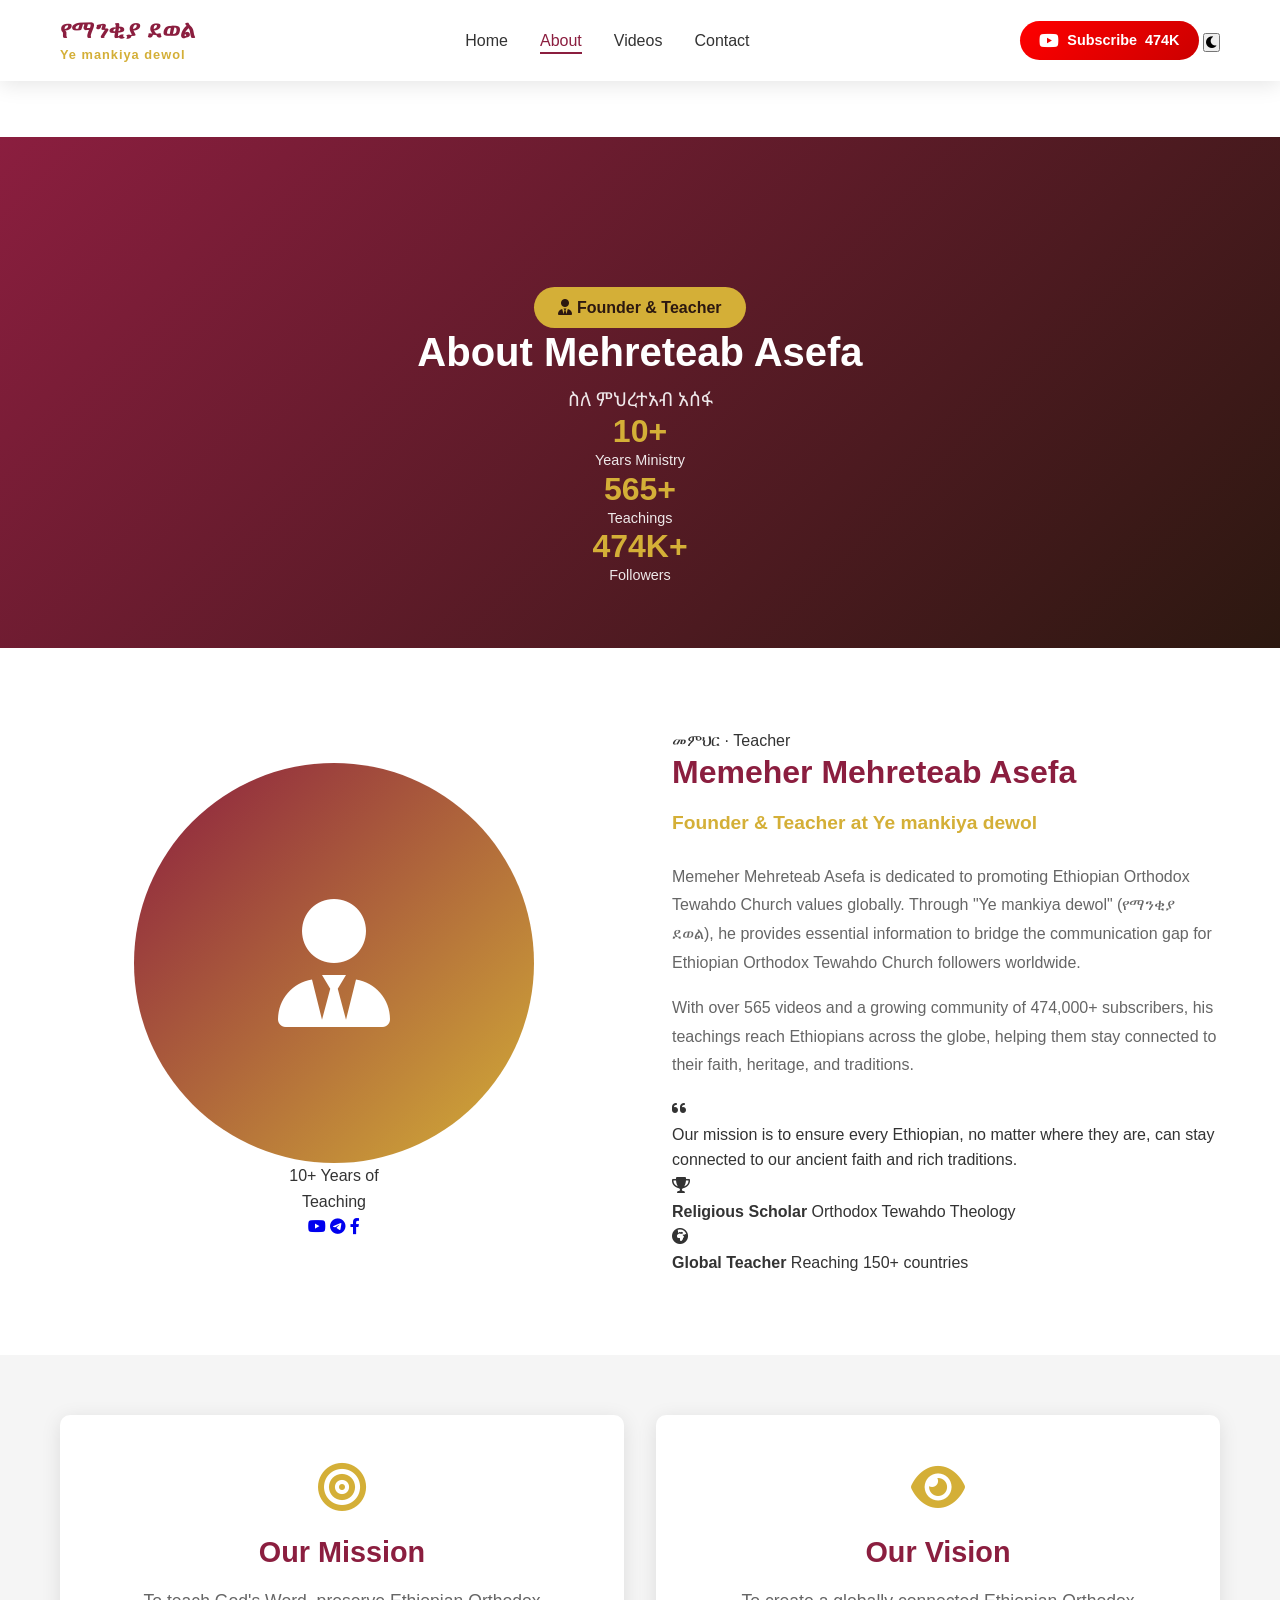
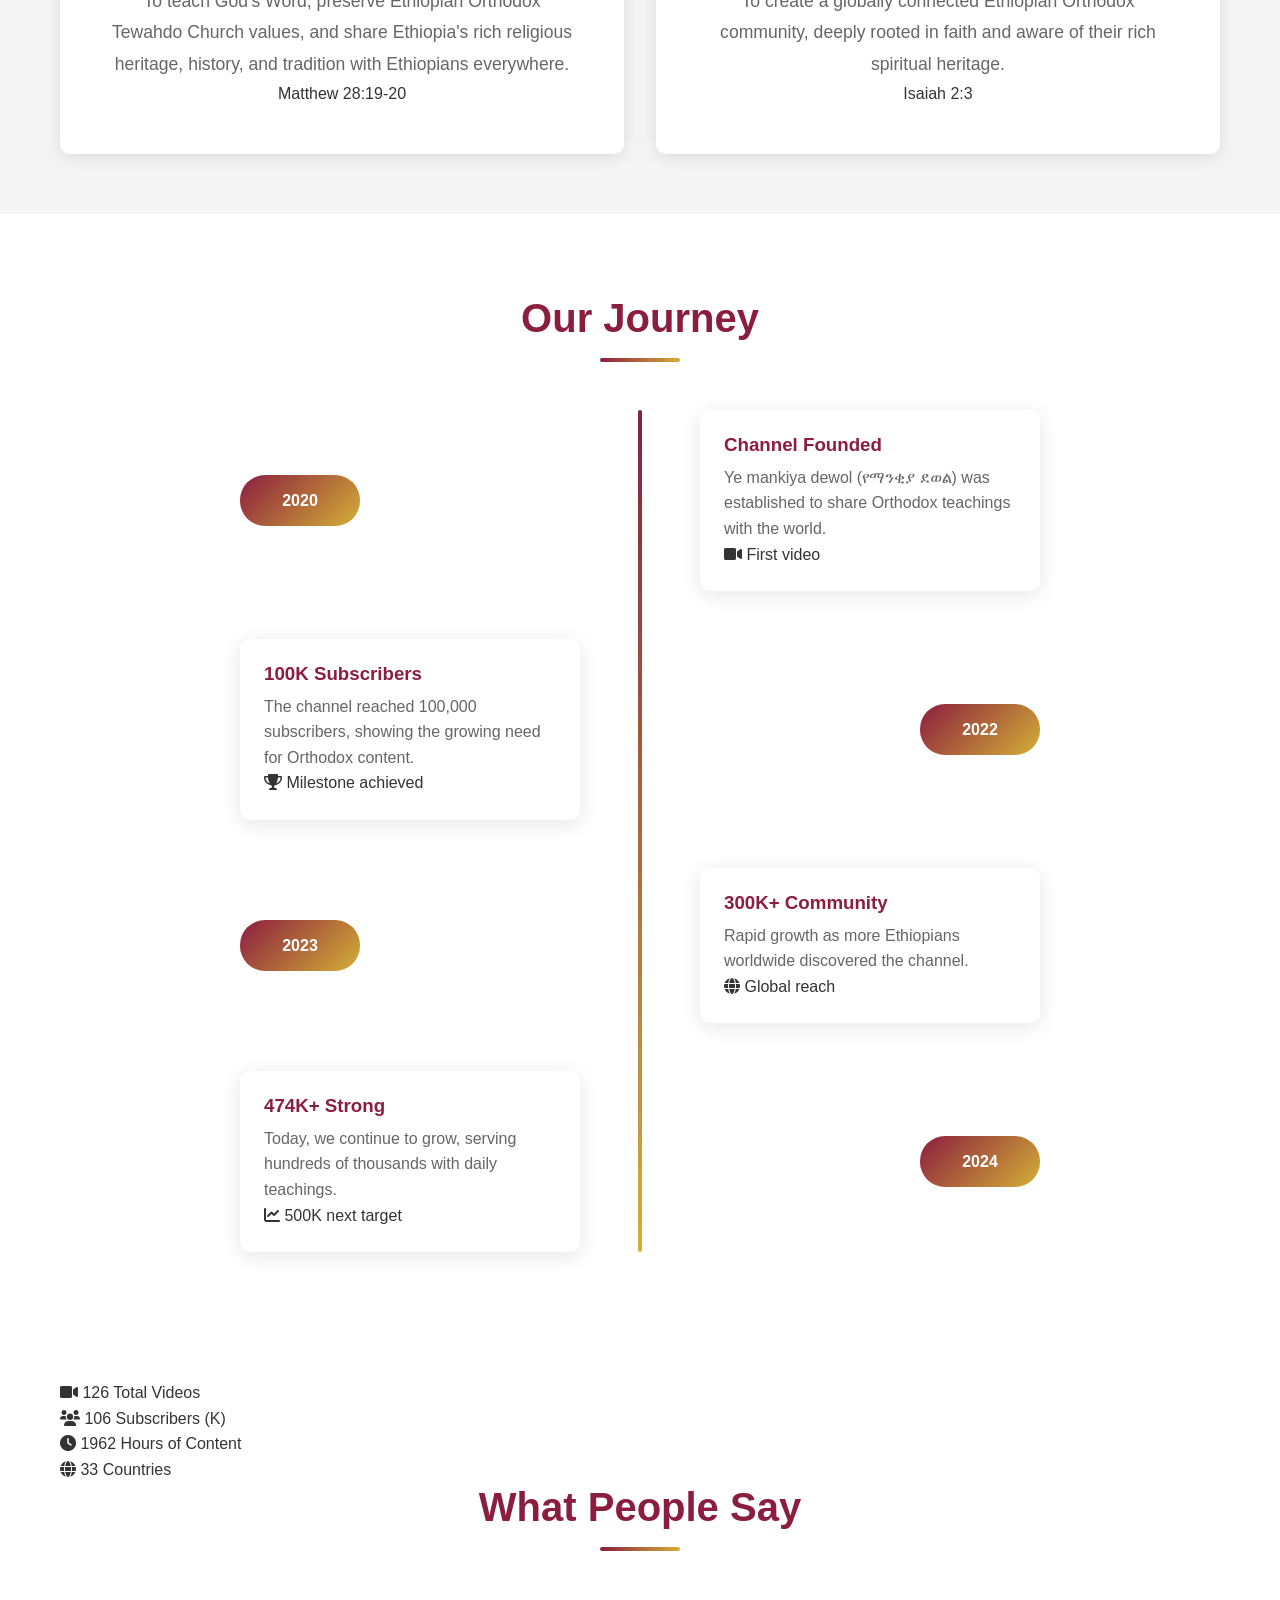
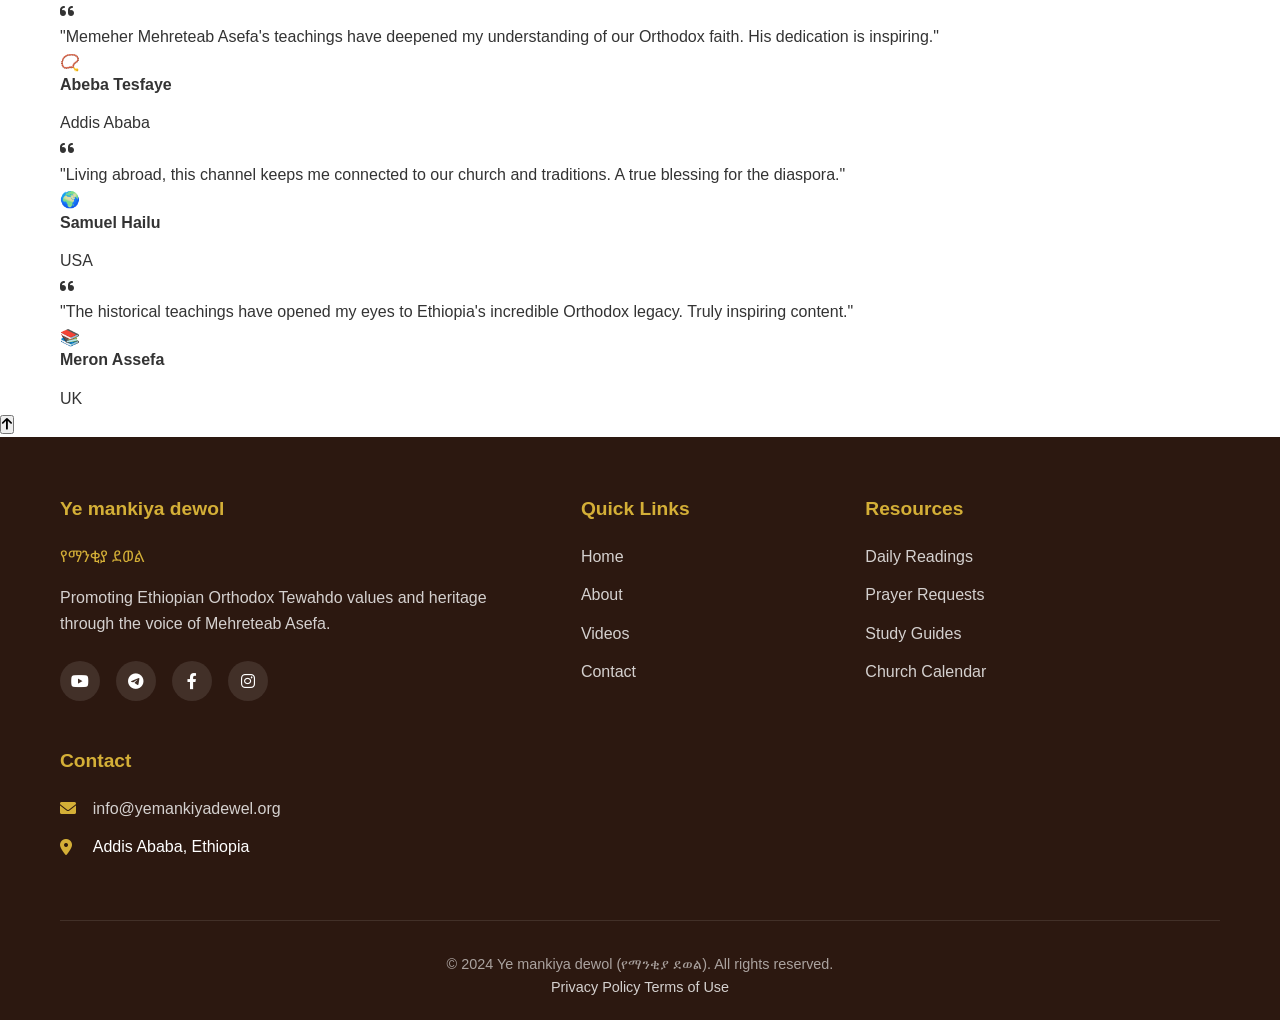
==== commit 4c82a096: "Update about.html" ====
--- a/about.html
+++ b/about.html
@@ -3,14 +3,34 @@
 <head>
     <meta charset="UTF-8">
     <meta name="viewport" content="width=device-width, initial-scale=1.0">
-    <title>About - Ye mankiya dewol (የማንቂያ ደወል)</title>
+    <title>About - Ye mankiya dewol (የማንቂያ ደወል) - Mehreteab Asefa</title>
     <link rel="stylesheet" href="style.css">
     <link rel="stylesheet" href="https://cdnjs.cloudflare.com/ajax/libs/font-awesome/6.0.0/css/all.min.css">
-    <link href="https://fonts.googleapis.com/css2?family=Noto+Sans+Ethiopic:wght@400;700&display=swap" rel="stylesheet">
+    <link href="https://fonts.googleapis.com/css2?family=Noto+Sans+Ethiopic:wght@400;500;700&family=Poppins:wght@300;400;500;600;700&display=swap" rel="stylesheet">
+    <link href="https://unpkg.com/aos@2.3.1/dist/aos.css" rel="stylesheet">
+    <link rel="icon" type="image/x-icon" href="data:image/svg+xml,<svg xmlns=%22http://www.w3.org/2000/svg%22 viewBox=%220 0 100 100%22><text y=%22.9em%22 font-size=%2290%22>⛪</text></svg>">
 </head>
 <body>
-    <!-- Navigation (same as index.html) -->
-    <nav class="navbar">
+    <!-- Loading Screen -->
+    <div id="loading-screen" style="position:fixed; top:0; left:0; width:100%; height:100%; background:var(--primary-color); z-index:9999; display:flex; justify-content:center; align-items:center; transition:opacity 0.5s;">
+        <div style="text-align:center; color:white;">
+            <div style="font-size:3rem; margin-bottom:1rem;">⛪</div>
+            <div style="width:50px; height:50px; border:5px solid rgba(255,255,255,0.3); border-top-color:white; border-radius:50%; margin:0 auto; animation:spin 1s infinite;"></div>
+            <p style="margin-top:1rem;">Loading...</p>
+        </div>
+    </div>
+
+    <!-- Toast Notification -->
+    <div id="toast" class="toast-notification">
+        <i class="fas fa-check-circle"></i>
+        <div>
+            <strong id="toast-title">Welcome!</strong>
+            <p id="toast-message">About Mehreteab Asefa</p>
+        </div>
+    </div>
+
+    <!-- Navigation -->
+    <nav class="navbar" id="navbar">
         <div class="container">
             <div class="nav-brand">
                 <a href="index.html">
@@ -18,112 +38,473 @@
                     <p class="brand-sub">Ye mankiya dewol</p>
                 </a>
             </div>
+
             <div class="menu-toggle" id="mobile-menu">
                 <span class="bar"></span>
                 <span class="bar"></span>
                 <span class="bar"></span>
             </div>
+
             <ul class="nav-menu" id="nav-menu">
                 <li><a href="index.html">Home</a></li>
                 <li><a href="about.html" class="active">About</a></li>
                 <li><a href="videos.html">Videos</a></li>
                 <li><a href="contact.html">Contact</a></li>
+                <li class="mobile-only">
+                    <a href="https://www.youtube.com/@MehreteabAsefa?sub_confirmation=1" target="_blank" class="nav-subscribe">
+                        <i class="fab fa-youtube"></i> Subscribe
+                    </a>
+                </li>
             </ul>
-            <a href="https://www.youtube.com/@MehreteabAsefa?sub_confirmation=1" target="_blank" class="btn-subscribe desktop-only">
-                <i class="fab fa-youtube"></i> Subscribe
-            </a>
+
+            <div class="nav-actions">
+                <a href="https://www.youtube.com/@MehreteabAsefa?sub_confirmation=1" target="_blank" class="btn-subscribe desktop-only">
+                    <i class="fab fa-youtube"></i> Subscribe
+                    <span class="sub-count">474K</span>
+                </a>
+                <button class="theme-toggle" id="themeToggle">
+                    <i class="fas fa-moon"></i>
+                </button>
+            </div>
         </div>
     </nav>
 
-    <!-- Page Header -->
-    <section class="page-header">
-        <div class="container">
-            <h1>About Mehreteab Asefa</h1>
-            <p class="amharic">ስለ ምህረተአብ አሰፋ</p>
+    <!-- Page Header with Parallax -->
+    <section class="page-header" id="pageHeader">
+        <div class="parallax-bg"></div>
+        <div class="container">
+            <div class="header-content" data-aos="fade-up">
+                <div class="header-badge">
+                    <span class="badge">
+                        <i class="fas fa-user-tie"></i> Founder & Teacher
+                    </span>
+                </div>
+                <h1>About Mehreteab Asefa</h1>
+                <p class="amharic">ስለ ምህረተአብ አሰፋ</p>
+                <div class="header-stats">
+                    <div class="stat">
+                        <span class="stat-number">10+</span>
+                        <span class="stat-label">Years Ministry</span>
+                    </div>
+                    <div class="stat">
+                        <span class="stat-number">565+</span>
+                        <span class="stat-label">Teachings</span>
+                    </div>
+                    <div class="stat">
+                        <span class="stat-number">474K+</span>
+                        <span class="stat-label">Followers</span>
+                    </div>
+                </div>
+            </div>
+        </div>
+        <div class="scroll-indicator" onclick="scrollToNext()">
+            <div class="mouse"><div class="wheel"></div></div>
         </div>
     </section>
 
-    <!-- Biography Section -->
-    <section class="biography">
+    <!-- Biography Section with Floating Elements -->
+    <section class="biography" id="biography">
         <div class="container">
             <div class="bio-grid">
-                <div class="bio-image">
-                    <div class="image-placeholder">
-                        <i class="fas fa-user-tie"></i>
-                    </div>
-                </div>
-                <div class="bio-content">
+                <div class="bio-image" data-aos="fade-right">
+                    <div class="image-frame">
+                        <div class="image-placeholder">
+                            <i class="fas fa-user-tie"></i>
+                        </div>
+                        <div class="experience-badge">
+                            <span class="years">10+</span>
+                            <span class="text">Years of<br>Teaching</span>
+                        </div>
+                    </div>
+                    <div class="image-social">
+                        <a href="#" class="social-icon"><i class="fab fa-youtube"></i></a>
+                        <a href="#" class="social-icon"><i class="fab fa-telegram"></i></a>
+                        <a href="#" class="social-icon"><i class="fab fa-facebook-f"></i></a>
+                    </div>
+                </div>
+                
+                <div class="bio-content" data-aos="fade-left">
+                    <div class="bio-tag">
+                        <span class="tagline">መምህር · Teacher</span>
+                    </div>
                     <h2>Memeher Mehreteab Asefa</h2>
                     <p class="bio-title">Founder & Teacher at Ye mankiya dewol</p>
+                    
                     <div class="bio-text">
                         <p>Memeher Mehreteab Asefa is dedicated to promoting Ethiopian Orthodox Tewahdo Church values globally. Through "Ye mankiya dewol" (የማንቂያ ደወል), he provides essential information to bridge the communication gap for Ethiopian Orthodox Tewahdo Church followers worldwide.</p>
                         <p>With over 565 videos and a growing community of 474,000+ subscribers, his teachings reach Ethiopians across the globe, helping them stay connected to their faith, heritage, and traditions.</p>
                     </div>
+
+                    <div class="bio-quote">
+                        <i class="fas fa-quote-left"></i>
+                        <blockquote>
+                            Our mission is to ensure every Ethiopian, no matter where they are, can stay connected to our ancient faith and rich traditions.
+                        </blockquote>
+                    </div>
+
+                    <div class="bio-achievements">
+                        <div class="achievement">
+                            <i class="fas fa-trophy"></i>
+                            <div>
+                                <strong>Religious Scholar</strong>
+                                <span>Orthodox Tewahdo Theology</span>
+                            </div>
+                        </div>
+                        <div class="achievement">
+                            <i class="fas fa-globe-africa"></i>
+                            <div>
+                                <strong>Global Teacher</strong>
+                                <span>Reaching 150+ countries</span>
+                            </div>
+                        </div>
+                    </div>
                 </div>
             </div>
         </div>
     </section>
 
-    <!-- Mission & Vision -->
+    <!-- Mission & Vision with Cards -->
     <section class="mission-vision">
         <div class="container">
             <div class="mv-grid">
-                <div class="mv-card mission-card">
-                    <i class="fas fa-bullseye"></i>
+                <div class="mv-card mission-card" data-aos="flip-left">
+                    <div class="card-icon">
+                        <i class="fas fa-bullseye"></i>
+                    </div>
                     <h3>Our Mission</h3>
                     <p>To teach God's Word, preserve Ethiopian Orthodox Tewahdo Church values, and share Ethiopia's rich religious heritage, history, and tradition with Ethiopians everywhere.</p>
-                </div>
-                <div class="mv-card vision-card">
-                    <i class="fas fa-eye"></i>
+                    <div class="card-footer">
+                        <span class="verse">Matthew 28:19-20</span>
+                    </div>
+                </div>
+
+                <div class="mv-card vision-card" data-aos="flip-right">
+                    <div class="card-icon">
+                        <i class="fas fa-eye"></i>
+                    </div>
                     <h3>Our Vision</h3>
                     <p>To create a globally connected Ethiopian Orthodox community, deeply rooted in faith and aware of their rich spiritual heritage.</p>
+                    <div class="card-footer">
+                        <span class="verse">Isaiah 2:3</span>
+                    </div>
                 </div>
             </div>
         </div>
     </section>
 
-    <!-- Journey Timeline -->
+    <!-- Journey Timeline with Progress -->
     <section class="timeline">
         <div class="container">
-            <h2 class="section-title">Our Journey</h2>
-            <div class="timeline-grid">
-                <div class="timeline-item">
-                    <div class="timeline-year">2020</div>
-                    <div class="timeline-content">
-                        <h3>Channel Founded</h3>
-                        <p>Ye mankiya dewol (የማንቂያ ደወል) was established to share Orthodox teachings.</p>
-                    </div>
-                </div>
-                <div class="timeline-item">
-                    <div class="timeline-year">2022</div>
-                    <div class="timeline-content">
-                        <h3>100K Subscribers</h3>
-                        <p>The channel reached 100,000 subscribers, showing the growing need for Orthodox content.</p>
-                    </div>
-                </div>
-                <div class="timeline-item">
-                    <div class="timeline-year">2024</div>
-                    <div class="timeline-content">
-                        <h3>474K+ Strong</h3>
-                        <p>Today, we continue to grow, serving hundreds of thousands with daily teachings.</p>
+            <h2 class="section-title" data-aos="fade-up">Our Journey</h2>
+            <div class="timeline-container">
+                <div class="timeline-grid">
+                    <div class="timeline-item" data-aos="fade-right">
+                        <div class="timeline-year">
+                            <span>2020</span>
+                            <div class="year-progress" style="--progress: 100%"></div>
+                        </div>
+                        <div class="timeline-content">
+                            <h3>Channel Founded</h3>
+                            <p>Ye mankiya dewol (የማንቂያ ደወል) was established to share Orthodox teachings with the world.</p>
+                            <div class="timeline-stats">
+                                <span><i class="fas fa-video"></i> First video</span>
+                            </div>
+                        </div>
+                    </div>
+
+                    <div class="timeline-item" data-aos="fade-left">
+                        <div class="timeline-year">
+                            <span>2022</span>
+                            <div class="year-progress" style="--progress: 100%"></div>
+                        </div>
+                        <div class="timeline-content">
+                            <h3>100K Subscribers</h3>
+                            <p>The channel reached 100,000 subscribers, showing the growing need for Orthodox content.</p>
+                            <div class="timeline-stats">
+                                <span><i class="fas fa-trophy"></i> Milestone achieved</span>
+                            </div>
+                        </div>
+                    </div>
+
+                    <div class="timeline-item" data-aos="fade-right">
+                        <div class="timeline-year">
+                            <span>2023</span>
+                            <div class="year-progress" style="--progress: 100%"></div>
+                        </div>
+                        <div class="timeline-content">
+                            <h3>300K+ Community</h3>
+                            <p>Rapid growth as more Ethiopians worldwide discovered the channel.</p>
+                            <div class="timeline-stats">
+                                <span><i class="fas fa-globe"></i> Global reach</span>
+                            </div>
+                        </div>
+                    </div>
+
+                    <div class="timeline-item" data-aos="fade-left">
+                        <div class="timeline-year">
+                            <span>2024</span>
+                            <div class="year-progress" style="--progress: 75%"></div>
+                        </div>
+                        <div class="timeline-content">
+                            <h3>474K+ Strong</h3>
+                            <p>Today, we continue to grow, serving hundreds of thousands with daily teachings.</p>
+                            <div class="timeline-stats">
+                                <span><i class="fas fa-chart-line"></i> 500K next target</span>
+                            </div>
+                        </div>
                     </div>
                 </div>
             </div>
         </div>
     </section>
 
-    <!-- Footer (same as index.html) -->
+    <!-- Stats Counter Section -->
+    <section class="stats-counter">
+        <div class="container">
+            <div class="counter-grid">
+                <div class="counter-item" data-aos="zoom-in">
+                    <i class="fas fa-video"></i>
+                    <span class="counter-number" data-target="565">0</span>
+                    <span class="counter-label">Total Videos</span>
+                </div>
+                <div class="counter-item" data-aos="zoom-in" data-aos-delay="100">
+                    <i class="fas fa-users"></i>
+                    <span class="counter-number" data-target="474">0</span>
+                    <span class="counter-label">Subscribers (K)</span>
+                </div>
+                <div class="counter-item" data-aos="zoom-in" data-aos-delay="200">
+                    <i class="fas fa-clock"></i>
+                    <span class="counter-number" data-target="8760">0</span>
+                    <span class="counter-label">Hours of Content</span>
+                </div>
+                <div class="counter-item" data-aos="zoom-in" data-aos-delay="300">
+                    <i class="fas fa-globe"></i>
+                    <span class="counter-number" data-target="150">0</span>
+                    <span class="counter-label">Countries</span>
+                </div>
+            </div>
+        </div>
+    </section>
+
+    <!-- Testimonials Section -->
+    <section class="testimonials-about">
+        <div class="container">
+            <h2 class="section-title" data-aos="fade-up">What People Say</h2>
+            <div class="testimonials-grid">
+                <div class="testimonial-card" data-aos="fade-right">
+                    <div class="testimonial-content">
+                        <i class="fas fa-quote-left"></i>
+                        <p>"Memeher Mehreteab Asefa's teachings have deepened my understanding of our Orthodox faith. His dedication is inspiring."</p>
+                        <div class="testimonial-author">
+                            <div class="author-avatar">📿</div>
+                            <div>
+                                <h4>Abeba Tesfaye</h4>
+                                <span>Addis Ababa</span>
+                            </div>
+                        </div>
+                    </div>
+                </div>
+                <div class="testimonial-card" data-aos="fade-up">
+                    <div class="testimonial-content">
+                        <i class="fas fa-quote-left"></i>
+                        <p>"Living abroad, this channel keeps me connected to our church and traditions. A true blessing for the diaspora."</p>
+                        <div class="testimonial-author">
+                            <div class="author-avatar">🌍</div>
+                            <div>
+                                <h4>Samuel Hailu</h4>
+                                <span>USA</span>
+                            </div>
+                        </div>
+                    </div>
+                </div>
+                <div class="testimonial-card" data-aos="fade-left">
+                    <div class="testimonial-content">
+                        <i class="fas fa-quote-left"></i>
+                        <p>"The historical teachings have opened my eyes to Ethiopia's incredible Orthodox legacy. Truly inspiring content."</p>
+                        <div class="testimonial-author">
+                            <div class="author-avatar">📚</div>
+                            <div>
+                                <h4>Meron Assefa</h4>
+                                <span>UK</span>
+                            </div>
+                        </div>
+                    </div>
+                </div>
+            </div>
+        </div>
+    </section>
+
+    <!-- Back to Top Button -->
+    <button id="backToTop" class="back-to-top">
+        <i class="fas fa-arrow-up"></i>
+    </button>
+
+    <!-- Footer (Enhanced) -->
     <footer class="footer">
-        <!-- Copy footer from index.html -->
+        <div class="container">
+            <div class="footer-content">
+                <div class="footer-section">
+                    <h3>Ye mankiya dewol</h3>
+                    <p class="footer-amharic">የማንቂያ ደወል</p>
+                    <p class="footer-desc">Promoting Ethiopian Orthodox Tewahdo values and heritage through the voice of Mehreteab Asefa.</p>
+                    <div class="social-links">
+                        <a href="https://www.youtube.com/@MehreteabAsefa" target="_blank" class="social-link youtube"><i class="fab fa-youtube"></i></a>
+                        <a href="#" target="_blank" class="social-link telegram"><i class="fab fa-telegram"></i></a>
+                        <a href="#" target="_blank" class="social-link facebook"><i class="fab fa-facebook-f"></i></a>
+                        <a href="#" target="_blank" class="social-link instagram"><i class="fab fa-instagram"></i></a>
+                    </div>
+                </div>
+
+                <div class="footer-section">
+                    <h3>Quick Links</h3>
+                    <ul>
+                        <li><a href="index.html">Home</a></li>
+                        <li><a href="about.html">About</a></li>
+                        <li><a href="videos.html">Videos</a></li>
+                        <li><a href="contact.html">Contact</a></li>
+                    </ul>
+                </div>
+
+                <div class="footer-section">
+                    <h3>Resources</h3>
+                    <ul>
+                        <li><a href="#">Daily Readings</a></li>
+                        <li><a href="#">Prayer Requests</a></li>
+                        <li><a href="#">Study Guides</a></li>
+                        <li><a href="#">Church Calendar</a></li>
+                    </ul>
+                </div>
+
+                <div class="footer-section">
+                    <h3>Contact</h3>
+                    <ul class="contact-info">
+                        <li><i class="fas fa-envelope"></i> <a href="mailto:info@yemankiyadewel.org">info@yemankiyadewel.org</a></li>
+                        <li><i class="fas fa-map-marker-alt"></i> Addis Ababa, Ethiopia</li>
+                    </ul>
+                </div>
+            </div>
+
+            <div class="footer-bottom">
+                <p>&copy; 2024 Ye mankiya dewol (የማንቂያ ደወል). All rights reserved.</p>
+                <div class="footer-links">
+                    <a href="#">Privacy Policy</a>
+                    <a href="#">Terms of Use</a>
+                </div>
+            </div>
+        </div>
     </footer>
 
+    <!-- Scripts -->
+    <script src="https://unpkg.com/aos@2.3.1/dist/aos.js"></script>
     <script>
+        // Initialize AOS
+        AOS.init({
+            duration: 1000,
+            once: true,
+            offset: 100
+        });
+
+        // Hide Loading Screen
+        window.addEventListener('load', function() {
+            setTimeout(function() {
+                document.getElementById('loading-screen').style.opacity = '0';
+                setTimeout(function() {
+                    document.getElementById('loading-screen').style.display = 'none';
+                }, 500);
+            }, 1000);
+            showToast('Welcome!', 'About Mehreteab Asefa', 'success');
+        });
+
+        // Toast Notification
+        function showToast(title, message, type = 'success') {
+            const toast = document.getElementById('toast');
+            toast.className = `toast-notification ${type}`;
+            document.getElementById('toast-title').textContent = title;
+            document.getElementById('toast-message').textContent = message;
+            toast.classList.add('show');
+            setTimeout(() => {
+                toast.classList.remove('show');
+            }, 3000);
+        }
+
+        // Mobile Menu
         const mobileMenu = document.getElementById('mobile-menu');
         const navMenu = document.getElementById('nav-menu');
         mobileMenu.addEventListener('click', () => {
             mobileMenu.classList.toggle('active');
             navMenu.classList.toggle('active');
         });
+
+        // Theme Toggle
+        const themeToggle = document.getElementById('themeToggle');
+        themeToggle.addEventListener('click', () => {
+            document.body.classList.toggle('dark-theme');
+            const icon = themeToggle.querySelector('i');
+            icon.classList.toggle('fa-moon');
+            icon.classList.toggle('fa-sun');
+        });
+
+        // Back to Top
+        const backToTop = document.getElementById('backToTop');
+        window.addEventListener('scroll', () => {
+            if (window.scrollY > 300) {
+                backToTop.classList.add('visible');
+            } else {
+                backToTop.classList.remove('visible');
+            }
+        });
+
+        backToTop.addEventListener('click', () => {
+            window.scrollTo({ top: 0, behavior: 'smooth' });
+        });
+
+        // Scroll to next section
+        function scrollToNext() {
+            document.getElementById('biography').scrollIntoView({ behavior: 'smooth' });
+        }
+
+        // Counter Animation
+        function animateCounter(element) {
+            const target = parseInt(element.getAttribute('data-target'));
+            const duration = 2000;
+            const step = target / (duration / 16);
+            let current = 0;
+
+            const timer = setInterval(() => {
+                current += step;
+                if (current >= target) {
+                    element.textContent = target;
+                    clearInterval(timer);
+                } else {
+                    element.textContent = Math.floor(current);
+                }
+            }, 16);
+        }
+
+        // Start counters when in view
+        const observer = new IntersectionObserver((entries) => {
+            entries.forEach(entry => {
+                if (entry.isIntersecting) {
+                    entry.target.querySelectorAll('.counter-number').forEach(counter => {
+                        animateCounter(counter);
+                    });
+                }
+            });
+        }, { threshold: 0.5 });
+
+        document.querySelectorAll('.counter-grid').forEach(section => {
+            observer.observe(section);
+        });
+
+        // Navbar scroll effect
+        window.addEventListener('scroll', () => {
+            const navbar = document.getElementById('navbar');
+            if (window.scrollY > 100) {
+                navbar.classList.add('scrolled');
+            } else {
+                navbar.classList.remove('scrolled');
+            }
+        });
     </script>
 </body>
 </html>
